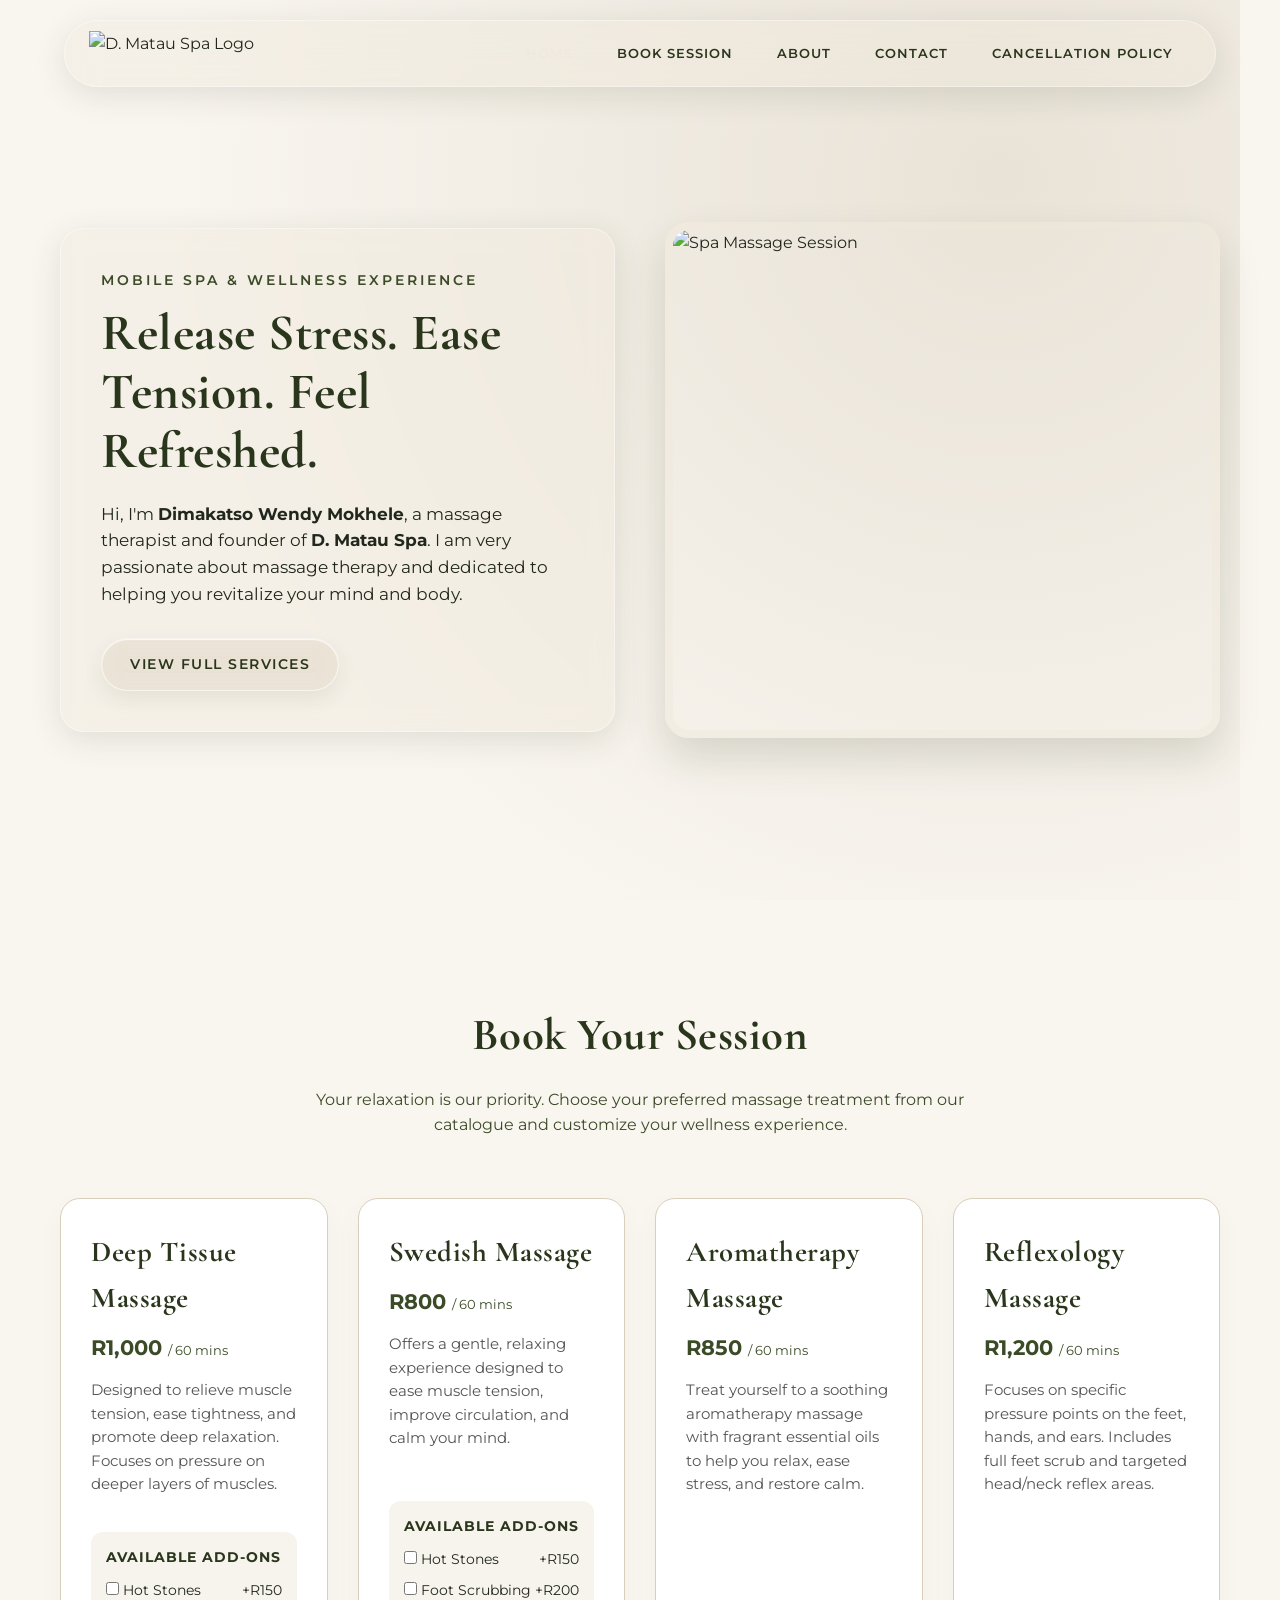
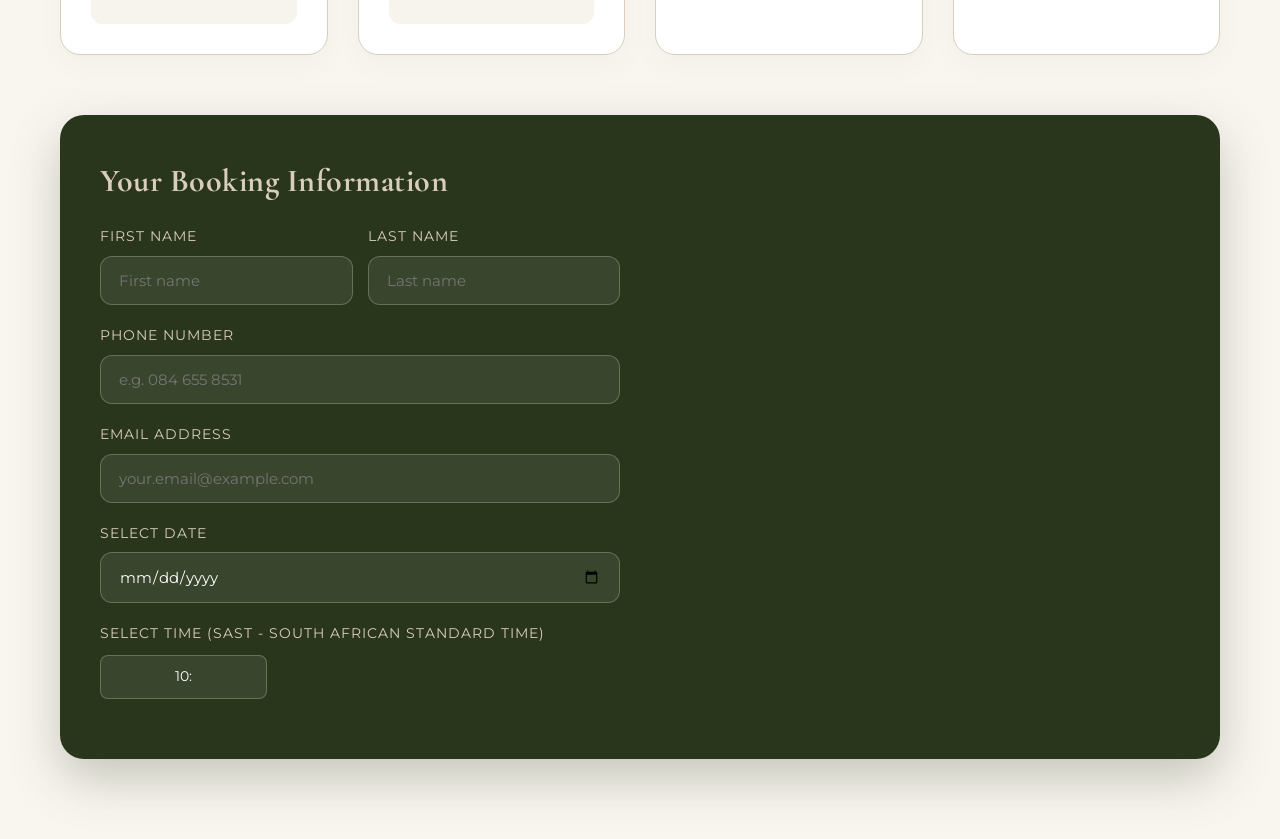
==== index.html @ 57df126c "Create index.html" ====
<!DOCTYPE html>
<html lang="en">
<head>
  <meta charset="UTF-8">
  <meta name="viewport" content="width=device-width, initial-scale=1.0">
  <title>D. Matau Spa | Mobile Massage Therapy & Wellness</title>
  <!-- Google Fonts -->
  <link rel="preconnect" href="https://fonts.googleapis.com">
  <link rel="preconnect" href="https://fonts.gstatic.com" crossorigin>
  <link href="https://fonts.googleapis.com/css2?family=Cormorant+Garamond:ital,wght@0,400;0,500;0,600;0,700;1,400&family=Montserrat:wght@300;400;500;600;700&display=swap" rel="stylesheet">
  <style>
    :root {
      /* Palette: Olive Green & Soft Warm Beige */
      --olive-dark: #2A361C;
      --olive-main: #3C4B27;
      --olive-light: #526338;
      --beige-dark: #C4B59D;
      --beige-main: #D9CEBC;
      --beige-light: #EFE8DC;
      --beige-soft: #F9F6F0;
      
      --text-dark: #22271D;
      --text-light: #F9F6F0;
      --gold-accent: #D4AF37;
      --gold-light: #F3E5AB;

      /* Liquid Glass FX */
      --glass-bg: rgba(239, 232, 220, 0.45);
      --glass-border: rgba(255, 255, 255, 0.4);
      --glass-shadow: 0 8px 32px 0 rgba(42, 54, 28, 0.12);
      
      --glass-dark-bg: rgba(42, 54, 28, 0.75);
      --glass-dark-border: rgba(212, 175, 55, 0.25);
    }

    * {
      box-sizing: border-box;
      margin: 0;
      padding: 0;
      scroll-behavior: smooth;
    }

    body {
      font-family: 'Montserrat', sans-serif;
      background-color: var(--beige-soft);
      color: var(--text-dark);
      line-height: 1.6;
      overflow-x: hidden;
    }

    h1, h2, h3, h4, .brand-font {
      font-family: 'Cormorant Garamond', serif;
      letter-spacing: 0.5px;
    }

    /* LIQUID GLASS BUTTONS */
    .btn-liquid {
      display: inline-flex;
      align-items: center;
      justify-content: center;
      padding: 14px 28px;
      font-family: 'Montserrat', sans-serif;
      font-size: 0.9rem;
      font-weight: 600;
      text-transform: uppercase;
      letter-spacing: 1.5px;
      color: var(--olive-dark);
      background: rgba(217, 206, 188, 0.35);
      backdrop-filter: blur(12px);
      -webkit-backdrop-filter: blur(12px);
      border: 1px solid rgba(255, 255, 255, 0.6);
      border-radius: 50px;
      box-shadow: 0 8px 20px rgba(42, 54, 28, 0.08), inset 0 1px 1px rgba(255, 255, 255, 0.8);
      cursor: pointer;
      text-decoration: none;
      transition: all 0.4s cubic-bezier(0.25, 0.8, 0.25, 1);
      position: relative;
      overflow: hidden;
    }

    .btn-liquid::before {
      content: '';
      position: absolute;
      top: -50%;
      left: -50%;
      width: 200%;
      height: 200%;
      background: radial-gradient(circle, rgba(255,255,255,0.6) 0%, rgba(255,255,255,0) 70%);
      transform: scale(0);
      transition: transform 0.6s ease-out;
      pointer-events: none;
    }

    .btn-liquid:hover {
      background: rgba(60, 75, 39, 0.9);
      color: var(--beige-soft);
      border-color: var(--gold-accent);
      transform: translateY(-3px);
      box-shadow: 0 12px 28px rgba(42, 54, 28, 0.2), 0 0 15px rgba(212, 175, 55, 0.3);
    }

    .btn-liquid:hover::before {
      transform: scale(1);
    }

    .btn-liquid-dark {
      background: rgba(42, 54, 28, 0.85);
      color: var(--beige-main);
      border: 1px solid rgba(212, 175, 55, 0.4);
    }

    .btn-liquid-dark:hover {
      background: var(--beige-main);
      color: var(--olive-dark);
      border-color: var(--olive-dark);
    }

    /* NAVIGATION */
    header {
      position: fixed;
      top: 20px;
      left: 50%;
      transform: translateX(-50%);
      width: 90%;
      max-width: 1200px;
      z-index: 1000;
    }

    nav {
      background: var(--glass-bg);
      backdrop-filter: blur(16px);
      -webkit-backdrop-filter: blur(16px);
      border: 1px solid var(--glass-border);
      box-shadow: var(--glass-shadow);
      border-radius: 50px;
      padding: 10px 24px;
      display: flex;
      justify-content: space-between;
      align-items: center;
      position: relative;
    }

    .logo-container {
      display: flex;
      align-items: center;
    }

    .logo-img {
      height: 45px;
      width: auto;
      object-fit: contain;
    }

    .nav-links {
      display: flex;
      list-style: none;
      gap: 8px;
      position: relative;
    }

    /* Dynamic Liquid Glass Pill Indicator */
    .glass-pill {
      position: absolute;
      top: 0;
      left: 0;
      height: 100%;
      background: rgba(60, 75, 39, 0.85);
      border-radius: 30px;
      transition: all 0.4s cubic-bezier(0.23, 1, 0.32, 1);
      z-index: 1;
      box-shadow: 0 4px 12px rgba(42, 54, 28, 0.2);
    }

    .nav-links li a {
      text-decoration: none;
      color: var(--olive-dark);
      font-size: 0.82rem;
      font-weight: 600;
      text-transform: uppercase;
      letter-spacing: 1px;
      padding: 10px 18px;
      display: block;
      position: relative;
      z-index: 2;
      transition: color 0.3s ease;
    }

    .nav-links li.active a, .nav-links li a:hover {
      color: var(--beige-light);
    }

    /* LAYOUT SECTIONS */
    section {
      padding: 100px 20px 80px;
      max-width: 1200px;
      margin: 0 auto;
    }

    /* HERO SECTION */
    #home {
      min-height: 100vh;
      display: flex;
      align-items: center;
      justify-content: center;
      padding-top: 140px;
      background: radial-gradient(circle at 80% 20%, rgba(196, 181, 157, 0.3) 0%, rgba(249, 246, 240, 1) 70%);
    }

    .hero-grid {
      display: grid;
      grid-template-columns: 1fr 1fr;
      gap: 50px;
      align-items: center;
    }

    .hero-card {
      background: var(--glass-bg);
      backdrop-filter: blur(12px);
      -webkit-backdrop-filter: blur(12px);
      border: 1px solid var(--glass-border);
      border-radius: 24px;
      padding: 40px;
      box-shadow: var(--glass-shadow);
    }

    .hero-subtitle {
      font-size: 0.9rem;
      text-transform: uppercase;
      letter-spacing: 3px;
      color: var(--olive-main);
      font-weight: 600;
      margin-bottom: 12px;
    }

    .hero-title {
      font-size: 3.2rem;
      color: var(--olive-dark);
      line-height: 1.15;
      margin-bottom: 20px;
    }

    .hero-text {
      font-size: 1.05rem;
      color: var(--text-dark);
      margin-bottom: 30px;
    }

    .hero-img-box {
      position: relative;
      border-radius: 24px;
      overflow: hidden;
      box-shadow: 0 20px 40px rgba(42, 54, 28, 0.15);
      border: 8px solid var(--glass-bg);
    }

    .hero-img-box img {
      width: 100%;
      height: 500px;
      object-fit: cover;
      display: block;
      transition: transform 0.7s ease;
    }

    .hero-img-box:hover img {
      transform: scale(1.03);
    }

    /* BOOKING & SERVICES */
    .section-header {
      text-align: center;
      max-width: 700px;
      margin: 0 auto 60px;
    }

    .section-title {
      font-size: 2.8rem;
      color: var(--olive-dark);
      margin-bottom: 15px;
    }

    .section-desc {
      font-size: 1rem;
      color: var(--olive-main);
    }

    .services-grid {
      display: grid;
      grid-template-columns: repeat(auto-fit, minmax(260px, 1fr));
      gap: 30px;
      margin-bottom: 60px;
    }

    .service-card {
      background: white;
      border-radius: 20px;
      padding: 30px;
      border: 1px solid var(--beige-main);
      box-shadow: 0 10px 30px rgba(0,0,0,0.03);
      transition: all 0.3s ease;
      display: flex;
      flex-direction: column;
      justify-content: space-between;
      position: relative;
    }

    .service-card:hover {
      transform: translateY(-5px);
      box-shadow: 0 15px 35px rgba(42, 54, 28, 0.1);
      border-color: var(--olive-main);
    }

    .service-card.selected {
      border: 2px solid var(--olive-main);
      background: var(--beige-light);
    }

    .service-title {
      font-size: 1.8rem;
      color: var(--olive-dark);
      margin-bottom: 10px;
    }

    .service-price {
      font-size: 1.3rem;
      font-weight: 700;
      color: var(--olive-main);
      margin-bottom: 15px;
    }

    .service-desc {
      font-size: 0.92rem;
      color: #555;
      margin-bottom: 20px;
    }

    .addon-group {
      background: rgba(239, 232, 220, 0.5);
      padding: 15px;
      border-radius: 12px;
      margin-top: 15px;
    }

    .addon-title {
      font-size: 0.85rem;
      font-weight: 700;
      text-transform: uppercase;
      letter-spacing: 1px;
      color: var(--olive-dark);
      margin-bottom: 10px;
    }

    .addon-option {
      display: flex;
      align-items: center;
      justify-content: space-between;
      font-size: 0.88rem;
      margin-bottom: 8px;
      cursor: pointer;
    }

    .addon-option input {
      accent-color: var(--olive-dark);
    }

    /* INTERACTIVE BOOKING CONTAINER */
    .booking-wrapper {
      background: var(--olive-dark);
      color: var(--beige-light);
      border-radius: 24px;
      padding: 40px;
      box-shadow: 0 20px 50px rgba(42, 54, 28, 0.25);
    }

    .booking-grid {
      display: grid;
      grid-template-columns: 1fr 1fr;
      gap: 40px;
    }

    .booking-form .form-group {
      margin-bottom: 20px;
    }

    .booking-form label {
      display: block;
      font-size: 0.85rem;
      text-transform: uppercase;
      letter-spacing: 1px;
      margin-bottom: 8px;
      color: var(--beige-main);
    }

    .booking-form input, .booking-form select, .booking-form textarea {
      width: 100%;
      padding: 14px 18px;
      background: rgba(255, 255, 255, 0.08);
      border: 1px solid rgba(217, 206, 188, 0.3);
      border-radius: 12px;
      color: white;
      font-family: inherit;
      font-size: 0.95rem;
      outline: none;
      transition: border-color 0.3s ease;
    }

    .booking-form input:focus, .booking-form select:focus, .booking-form textarea:focus {
      border-color: var(--gold-accent);
      background: rgba(255, 255, 255, 0.12);
    }

    .booking-form select option {
      background: var(--olive-dark);
      color: white;
    }

    .time-slots {
      display: grid;
      grid-template-columns: repeat(3, 1fr);
      gap: 10px;
      margin-top: 10px;
    }

    .time-btn {
      padding: 10px;
      background: rgba(255, 255, 255, 0.08);
      border: 1px solid rgba(217, 206, 188, 0.3);
      border-radius: 8px;
      color: white;
      font-size: 0.85rem;
      cursor: pointer;
      text-align: center;
      transition: all 0.3s ease;
    }

    .time-btn:hover, .time-btn.selected {
      background: var(--gold-accent);
      color: var(--olive-dark);
      border-color: var(--gold-accent);
      font-weight: 600;
    }

    .summary-box {
      background: rgba(255, 255, 255, 0.05);
      border: 1px solid rgba(217, 206, 188, 0.2);
      border-radius: 16px;
      padding: 25px;
      display: flex;
      flex-direction: column;
      justify-content: space-between;
    }

    .summary-title {
      font-size: 1.8rem;
      color: var(--beige-main);
      border-bottom: 1px solid rgba(217, 206, 188, 0.2);
      padding-bottom: 12px;
      margin-bottom: 20px;
    }

    .summary-item {
      display: flex;
      justify-content: space-between;
      margin-bottom: 12px;
      font-size: 0.95rem;
    }

    .summary-total {
      font-size: 1.4rem;
      font-weight: 700;
      color: var(--gold-accent);
      border-top: 1px dashed rgba(217, 206, 188, 0.3);
      padding-top: 15px;
      margin-top: 15px;
    }

    .checkbox-group {
      display: flex;
      align-items: flex-start;
      gap: 10px;
      margin: 20px 0;
      font-size: 0.82rem;
      color: var(--beige-main);
    }

    .checkbox-group input {
      width: auto;
      margin-top: 3px;
      accent-color: var(--gold-accent);
    }

    /* ABOUT SECTION */
    #about {
      background: var(--beige-light);
      border-radius: 30px;
      margin-top: 40px;
    }

    .about-grid {
      display: grid;
      grid-template-columns: 1fr 1fr;
      gap: 50px;
      align-items: center;
    }

    .about-text {
      font-size: 1.05rem;
      color: var(--text-dark);
    }

    .about-text p {
      margin-bottom: 20px;
    }

    /* POLICIES & CONTACT */
    .policy-card {
      background: white;
      border-radius: 16px;
      padding: 30px;
      margin-bottom: 20px;
      border-left: 4px solid var(--olive-main);
      box-shadow: 0 4px 15px rgba(0,0,0,0.02);
    }

    .policy-title {
      font-size: 1.4rem;
      color: var(--olive-dark);
      margin-bottom: 10px;
    }

    .contact-grid {
      display: grid;
      grid-template-columns: 1fr 1fr;
      gap: 40px;
    }

    .contact-info-card {
      background: var(--olive-dark);
      color: var(--beige-light);
      border-radius: 20px;
      padding: 40px;
    }

    .contact-info-card h3 {
      font-size: 2.2rem;
      color: var(--beige-main);
      margin-bottom: 20px;
    }

    .contact-detail {
      margin-bottom: 20px;
      font-size: 1rem;
    }

    .contact-detail strong {
      display: block;
      color: var(--gold-accent);
      text-transform: uppercase;
      font-size: 0.85rem;
      letter-spacing: 1px;
    }

    /* FOOTER */
    footer {
      background: var(--olive-dark);
      color: var(--beige-main);
      text-align: center;
      padding: 40px 20px;
      font-size: 0.85rem;
      border-top: 1px solid rgba(212, 175, 55, 0.2);
    }

    /* RESPONSIVE DESIGN */
    @media (max-width: 900px) {
      .hero-grid, .booking-grid, .about-grid, .contact-grid {
        grid-template-columns: 1fr;
      }
      .hero-title {
        font-size: 2.5rem;
      }
      nav {
        flex-direction: column;
        gap: 15px;
        border-radius: 25px;
      }
      .nav-links {
        flex-wrap: wrap;
        justify-content: center;
      }
      .glass-pill {
        display: none; /* Fallback for small screens */
      }
    }
  </style>
</head>
<body>

  <!-- FLOATING LIQUID GLASS NAVIGATION BAR -->
  <header>
    <nav>
      <div class="logo-container">
        <!-- Official Logo Image -->
        <img src="image_12.png" alt="D. Matau Spa Logo" class="logo-img">
      </div>
      <div class="glass-pill" id="glassPill"></div>
      <ul class="nav-links" id="navLinks">
        <li class="active"><a href="#home">Home</a></li>
        <li><a href="#services">Book Session</a></li>
        <li><a href="#about">About</a></li>
        <li><a href="#contact">Contact</a></li>
        <li><a href="#cancellation">Cancellation Policy</a></li>
      </ul>
    </nav>
  </header>

  <!-- HOME / HERO SECTION -->
  <section id="home">
    <div class="hero-grid">
      <div class="hero-card">
        <div class="hero-subtitle">Mobile Spa & Wellness Experience</div>
        <h1 class="hero-title">Release Stress. Ease Tension. Feel Refreshed.</h1>
        <p class="hero-text">
          Hi, I'm <strong>Dimakatso Wendy Mokhele</strong>, a massage therapist and founder of <strong>D. Matau Spa</strong>. I am very passionate about massage therapy and dedicated to helping you revitalize your mind and body.
        </p>
        <a href="#services" class="btn-liquid">View Full Services</a>
      </div>
      <div class="hero-img-box">
        <!-- Founder / Hero Image Placeholder -->
        <img src="https://images.unsplash.com/photo-1544161515-4ab6ce6db874?auto=format&fit=crop&w=1000&q=80" alt="Spa Massage Session">
      </div>
    </div>
  </section>

  <!-- BOOKING & SERVICES SECTION -->
  <section id="services">
    <div class="section-header">
      <h2 class="section-title">Book Your Session</h2>
      <p class="section-desc">Your relaxation is our priority. Choose your preferred massage treatment from our catalogue and customize your wellness experience.</p>
    </div>

    <!-- TREATMENT CATALOGUE GRID -->
    <div class="services-grid">
      
      <!-- Deep Tissue -->
      <div class="service-card" onclick="selectService('Deep Tissue Massage', 1000, this)">
        <div>
          <h3 class="service-title">Deep Tissue Massage</h3>
          <div class="service-price">R1,000 <span style="font-size:0.8rem; font-weight:normal;">/ 60 mins</span></div>
          <p class="service-desc">Designed to relieve muscle tension, ease tightness, and promote deep relaxation. Focuses on pressure on deeper layers of muscles.</p>
        </div>
        <div class="addon-group" onclick="event.stopPropagation();">
          <div class="addon-title">Available Add-ons</div>
          <label class="addon-option">
            <span><input type="checkbox" onchange="toggleAddon('Hot Stones', 150, this)"> Hot Stones</span>
            <span>+R150</span>
          </label>
        </div>
      </div>

      <!-- Swedish Massage -->
      <div class="service-card" onclick="selectService('Swedish Massage', 800, this)">
        <div>
          <h3 class="service-title">Swedish Massage</h3>
          <div class="service-price">R800 <span style="font-size:0.8rem; font-weight:normal;">/ 60 mins</span></div>
          <p class="service-desc">Offers a gentle, relaxing experience designed to ease muscle tension, improve circulation, and calm your mind.</p>
        </div>
        <div class="addon-group" onclick="event.stopPropagation();">
          <div class="addon-title">Available Add-ons</div>
          <label class="addon-option">
            <span><input type="checkbox" onchange="toggleAddon('Hot Stones', 150, this)"> Hot Stones</span>
            <span>+R150</span>
          </label>
          <label class="addon-option">
            <span><input type="checkbox" onchange="toggleAddon('Foot Scrubbing', 200, this)"> Foot Scrubbing</span>
            <span>+R200</span>
          </label>
        </div>
      </div>

      <!-- Aromatherapy Massage -->
      <div class="service-card" onclick="selectService('Aromatherapy Massage', 850, this)">
        <div>
          <h3 class="service-title">Aromatherapy Massage</h3>
          <div class="service-price">R850 <span style="font-size:0.8rem; font-weight:normal;">/ 60 mins</span></div>
          <p class="service-desc">Treat yourself to a soothing aromatherapy massage with fragrant essential oils to help you relax, ease stress, and restore calm.</p>
        </div>
      </div>

      <!-- Reflexology Massage -->
      <div class="service-card" onclick="selectService('Reflexology Massage', 1200, this)">
        <div>
          <h3 class="service-title">Reflexology Massage</h3>
          <div class="service-price">R1,200 <span style="font-size:0.8rem; font-weight:normal;">/ 60 mins</span></div>
          <p class="service-desc">Focuses on specific pressure points on the feet, hands, and ears. Includes full feet scrub and targeted head/neck reflex areas.</p>
        </div>
      </div>

    </div>

    <!-- INTERACTIVE BOOKING FORM & SUMMARY -->
    <div class="booking-wrapper">
      <div class="booking-grid">
        <form class="booking-form" id="appointmentForm" onsubmit="handleBookingSubmit(event)">
          <h3 style="font-size: 2rem; color: var(--beige-main); margin-bottom: 20px;">Your Booking Information</h3>
          
          <div style="display: grid; grid-template-columns: 1fr 1fr; gap: 15px;">
            <div class="form-group">
              <label>First Name</label>
              <input type="text" id="firstName" required placeholder="First name">
            </div>
            <div class="form-group">
              <label>Last Name</label>
              <input type="text" id="lastName" required placeholder="Last name">
            </div>
          </div>

          <div class="form-group">
            <label>Phone Number</label>
            <input type="tel" id="phone" required placeholder="e.g. 084 655 8531">
          </div>

          <div class="form-group">
            <label>Email Address</label>
            <input type="email" id="email" required placeholder="your.email@example.com">
          </div>

          <div class="form-group">
            <label>Select Date</label>
            <input type="date" id="bookingDate" required onchange="updateSummary()">
          </div>

          <div class="form-group">
            <label>Select Time (SAST - South African Standard Time)</label>
            <div class="time-slots">
              <div class="time-btn" onclick="selectTime('10:00 AM', this)">10:
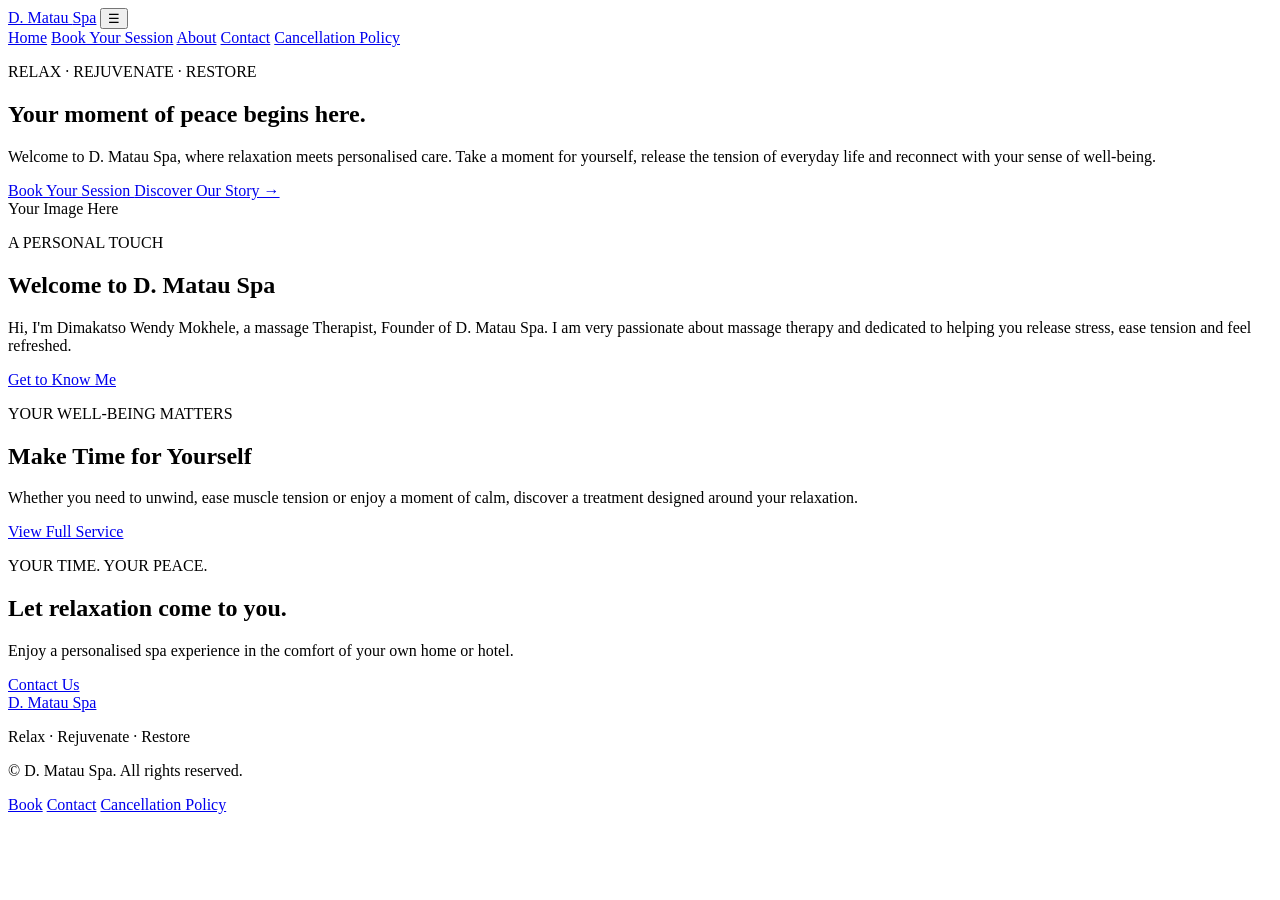
==== commit d84eab01: "Update index.html" ====
--- a/index.html
+++ b/index.html
@@ -1,734 +1,135 @@
 <!DOCTYPE html>
 <html lang="en">
 <head>
-  <meta charset="UTF-8">
-  <meta name="viewport" content="width=device-width, initial-scale=1.0">
-  <title>D. Matau Spa | Mobile Massage Therapy & Wellness</title>
-  <!-- Google Fonts -->
-  <link rel="preconnect" href="https://fonts.googleapis.com">
-  <link rel="preconnect" href="https://fonts.gstatic.com" crossorigin>
-  <link href="https://fonts.googleapis.com/css2?family=Cormorant+Garamond:ital,wght@0,400;0,500;0,600;0,700;1,400&family=Montserrat:wght@300;400;500;600;700&display=swap" rel="stylesheet">
-  <style>
-    :root {
-      /* Palette: Olive Green & Soft Warm Beige */
-      --olive-dark: #2A361C;
-      --olive-main: #3C4B27;
-      --olive-light: #526338;
-      --beige-dark: #C4B59D;
-      --beige-main: #D9CEBC;
-      --beige-light: #EFE8DC;
-      --beige-soft: #F9F6F0;
-      
-      --text-dark: #22271D;
-      --text-light: #F9F6F0;
-      --gold-accent: #D4AF37;
-      --gold-light: #F3E5AB;
+    <meta charset="UTF-8">
+    <meta name="viewport" content="width=device-width, initial-scale=1.0">
 
-      /* Liquid Glass FX */
-      --glass-bg: rgba(239, 232, 220, 0.45);
-      --glass-border: rgba(255, 255, 255, 0.4);
-      --glass-shadow: 0 8px 32px 0 rgba(42, 54, 28, 0.12);
-      
-      --glass-dark-bg: rgba(42, 54, 28, 0.75);
-      --glass-dark-border: rgba(212, 175, 55, 0.25);
-    }
+    <title>D. Matau Spa | Relax, Rejuvenate, Restore</title>
 
-    * {
-      box-sizing: border-box;
-      margin: 0;
-      padding: 0;
-      scroll-behavior: smooth;
-    }
+    <meta name="description"
+          content="Discover D. Matau Spa, offering personalised mobile massage experiences designed to help you relax, rejuvenate and restore.">
 
-    body {
-      font-family: 'Montserrat', sans-serif;
-      background-color: var(--beige-soft);
-      color: var(--text-dark);
-      line-height: 1.6;
-      overflow-x: hidden;
-    }
+    <link rel="stylesheet" href="style.css">
+    <script src="script.js" defer></script>
+</head>
 
-    h1, h2, h3, h4, .brand-font {
-      font-family: 'Cormorant Garamond', serif;
-      letter-spacing: 0.5px;
-    }
-
-    /* LIQUID GLASS BUTTONS */
-    .btn-liquid {
-      display: inline-flex;
-      align-items: center;
-      justify-content: center;
-      padding: 14px 28px;
-      font-family: 'Montserrat', sans-serif;
-      font-size: 0.9rem;
-      font-weight: 600;
-      text-transform: uppercase;
-      letter-spacing: 1.5px;
-      color: var(--olive-dark);
-      background: rgba(217, 206, 188, 0.35);
-      backdrop-filter: blur(12px);
-      -webkit-backdrop-filter: blur(12px);
-      border: 1px solid rgba(255, 255, 255, 0.6);
-      border-radius: 50px;
-      box-shadow: 0 8px 20px rgba(42, 54, 28, 0.08), inset 0 1px 1px rgba(255, 255, 255, 0.8);
-      cursor: pointer;
-      text-decoration: none;
-      transition: all 0.4s cubic-bezier(0.25, 0.8, 0.25, 1);
-      position: relative;
-      overflow: hidden;
-    }
-
-    .btn-liquid::before {
-      content: '';
-      position: absolute;
-      top: -50%;
-      left: -50%;
-      width: 200%;
-      height: 200%;
-      background: radial-gradient(circle, rgba(255,255,255,0.6) 0%, rgba(255,255,255,0) 70%);
-      transform: scale(0);
-      transition: transform 0.6s ease-out;
-      pointer-events: none;
-    }
-
-    .btn-liquid:hover {
-      background: rgba(60, 75, 39, 0.9);
-      color: var(--beige-soft);
-      border-color: var(--gold-accent);
-      transform: translateY(-3px);
-      box-shadow: 0 12px 28px rgba(42, 54, 28, 0.2), 0 0 15px rgba(212, 175, 55, 0.3);
-    }
-
-    .btn-liquid:hover::before {
-      transform: scale(1);
-    }
-
-    .btn-liquid-dark {
-      background: rgba(42, 54, 28, 0.85);
-      color: var(--beige-main);
-      border: 1px solid rgba(212, 175, 55, 0.4);
-    }
-
-    .btn-liquid-dark:hover {
-      background: var(--beige-main);
-      color: var(--olive-dark);
-      border-color: var(--olive-dark);
-    }
-
-    /* NAVIGATION */
-    header {
-      position: fixed;
-      top: 20px;
-      left: 50%;
-      transform: translateX(-50%);
-      width: 90%;
-      max-width: 1200px;
-      z-index: 1000;
-    }
-
-    nav {
-      background: var(--glass-bg);
-      backdrop-filter: blur(16px);
-      -webkit-backdrop-filter: blur(16px);
-      border: 1px solid var(--glass-border);
-      box-shadow: var(--glass-shadow);
-      border-radius: 50px;
-      padding: 10px 24px;
-      display: flex;
-      justify-content: space-between;
-      align-items: center;
-      position: relative;
-    }
-
-    .logo-container {
-      display: flex;
-      align-items: center;
-    }
-
-    .logo-img {
-      height: 45px;
-      width: auto;
-      object-fit: contain;
-    }
-
-    .nav-links {
-      display: flex;
-      list-style: none;
-      gap: 8px;
-      position: relative;
-    }
-
-    /* Dynamic Liquid Glass Pill Indicator */
-    .glass-pill {
-      position: absolute;
-      top: 0;
-      left: 0;
-      height: 100%;
-      background: rgba(60, 75, 39, 0.85);
-      border-radius: 30px;
-      transition: all 0.4s cubic-bezier(0.23, 1, 0.32, 1);
-      z-index: 1;
-      box-shadow: 0 4px 12px rgba(42, 54, 28, 0.2);
-    }
-
-    .nav-links li a {
-      text-decoration: none;
-      color: var(--olive-dark);
-      font-size: 0.82rem;
-      font-weight: 600;
-      text-transform: uppercase;
-      letter-spacing: 1px;
-      padding: 10px 18px;
-      display: block;
-      position: relative;
-      z-index: 2;
-      transition: color 0.3s ease;
-    }
-
-    .nav-links li.active a, .nav-links li a:hover {
-      color: var(--beige-light);
-    }
-
-    /* LAYOUT SECTIONS */
-    section {
-      padding: 100px 20px 80px;
-      max-width: 1200px;
-      margin: 0 auto;
-    }
-
-    /* HERO SECTION */
-    #home {
-      min-height: 100vh;
-      display: flex;
-      align-items: center;
-      justify-content: center;
-      padding-top: 140px;
-      background: radial-gradient(circle at 80% 20%, rgba(196, 181, 157, 0.3) 0%, rgba(249, 246, 240, 1) 70%);
-    }
-
-    .hero-grid {
-      display: grid;
-      grid-template-columns: 1fr 1fr;
-      gap: 50px;
-      align-items: center;
-    }
-
-    .hero-card {
-      background: var(--glass-bg);
-      backdrop-filter: blur(12px);
-      -webkit-backdrop-filter: blur(12px);
-      border: 1px solid var(--glass-border);
-      border-radius: 24px;
-      padding: 40px;
-      box-shadow: var(--glass-shadow);
-    }
-
-    .hero-subtitle {
-      font-size: 0.9rem;
-      text-transform: uppercase;
-      letter-spacing: 3px;
-      color: var(--olive-main);
-      font-weight: 600;
-      margin-bottom: 12px;
-    }
-
-    .hero-title {
-      font-size: 3.2rem;
-      color: var(--olive-dark);
-      line-height: 1.15;
-      margin-bottom: 20px;
-    }
-
-    .hero-text {
-      font-size: 1.05rem;
-      color: var(--text-dark);
-      margin-bottom: 30px;
-    }
-
-    .hero-img-box {
-      position: relative;
-      border-radius: 24px;
-      overflow: hidden;
-      box-shadow: 0 20px 40px rgba(42, 54, 28, 0.15);
-      border: 8px solid var(--glass-bg);
-    }
-
-    .hero-img-box img {
-      width: 100%;
-      height: 500px;
-      object-fit: cover;
-      display: block;
-      transition: transform 0.7s ease;
-    }
-
-    .hero-img-box:hover img {
-      transform: scale(1.03);
-    }
-
-    /* BOOKING & SERVICES */
-    .section-header {
-      text-align: center;
-      max-width: 700px;
-      margin: 0 auto 60px;
-    }
-
-    .section-title {
-      font-size: 2.8rem;
-      color: var(--olive-dark);
-      margin-bottom: 15px;
-    }
-
-    .section-desc {
-      font-size: 1rem;
-      color: var(--olive-main);
-    }
-
-    .services-grid {
-      display: grid;
-      grid-template-columns: repeat(auto-fit, minmax(260px, 1fr));
-      gap: 30px;
-      margin-bottom: 60px;
-    }
-
-    .service-card {
-      background: white;
-      border-radius: 20px;
-      padding: 30px;
-      border: 1px solid var(--beige-main);
-      box-shadow: 0 10px 30px rgba(0,0,0,0.03);
-      transition: all 0.3s ease;
-      display: flex;
-      flex-direction: column;
-      justify-content: space-between;
-      position: relative;
-    }
-
-    .service-card:hover {
-      transform: translateY(-5px);
-      box-shadow: 0 15px 35px rgba(42, 54, 28, 0.1);
-      border-color: var(--olive-main);
-    }
-
-    .service-card.selected {
-      border: 2px solid var(--olive-main);
-      background: var(--beige-light);
-    }
-
-    .service-title {
-      font-size: 1.8rem;
-      color: var(--olive-dark);
-      margin-bottom: 10px;
-    }
-
-    .service-price {
-      font-size: 1.3rem;
-      font-weight: 700;
-      color: var(--olive-main);
-      margin-bottom: 15px;
-    }
-
-    .service-desc {
-      font-size: 0.92rem;
-      color: #555;
-      margin-bottom: 20px;
-    }
-
-    .addon-group {
-      background: rgba(239, 232, 220, 0.5);
-      padding: 15px;
-      border-radius: 12px;
-      margin-top: 15px;
-    }
-
-    .addon-title {
-      font-size: 0.85rem;
-      font-weight: 700;
-      text-transform: uppercase;
-      letter-spacing: 1px;
-      color: var(--olive-dark);
-      margin-bottom: 10px;
-    }
-
-    .addon-option {
-      display: flex;
-      align-items: center;
-      justify-content: space-between;
-      font-size: 0.88rem;
-      margin-bottom: 8px;
-      cursor: pointer;
-    }
-
-    .addon-option input {
-      accent-color: var(--olive-dark);
-    }
-
-    /* INTERACTIVE BOOKING CONTAINER */
-    .booking-wrapper {
-      background: var(--olive-dark);
-      color: var(--beige-light);
-      border-radius: 24px;
-      padding: 40px;
-      box-shadow: 0 20px 50px rgba(42, 54, 28, 0.25);
-    }
-
-    .booking-grid {
-      display: grid;
-      grid-template-columns: 1fr 1fr;
-      gap: 40px;
-    }
-
-    .booking-form .form-group {
-      margin-bottom: 20px;
-    }
-
-    .booking-form label {
-      display: block;
-      font-size: 0.85rem;
-      text-transform: uppercase;
-      letter-spacing: 1px;
-      margin-bottom: 8px;
-      color: var(--beige-main);
-    }
-
-    .booking-form input, .booking-form select, .booking-form textarea {
-      width: 100%;
-      padding: 14px 18px;
-      background: rgba(255, 255, 255, 0.08);
-      border: 1px solid rgba(217, 206, 188, 0.3);
-      border-radius: 12px;
-      color: white;
-      font-family: inherit;
-      font-size: 0.95rem;
-      outline: none;
-      transition: border-color 0.3s ease;
-    }
-
-    .booking-form input:focus, .booking-form select:focus, .booking-form textarea:focus {
-      border-color: var(--gold-accent);
-      background: rgba(255, 255, 255, 0.12);
-    }
-
-    .booking-form select option {
-      background: var(--olive-dark);
-      color: white;
-    }
-
-    .time-slots {
-      display: grid;
-      grid-template-columns: repeat(3, 1fr);
-      gap: 10px;
-      margin-top: 10px;
-    }
-
-    .time-btn {
-      padding: 10px;
-      background: rgba(255, 255, 255, 0.08);
-      border: 1px solid rgba(217, 206, 188, 0.3);
-      border-radius: 8px;
-      color: white;
-      font-size: 0.85rem;
-      cursor: pointer;
-      text-align: center;
-      transition: all 0.3s ease;
-    }
-
-    .time-btn:hover, .time-btn.selected {
-      background: var(--gold-accent);
-      color: var(--olive-dark);
-      border-color: var(--gold-accent);
-      font-weight: 600;
-    }
-
-    .summary-box {
-      background: rgba(255, 255, 255, 0.05);
-      border: 1px solid rgba(217, 206, 188, 0.2);
-      border-radius: 16px;
-      padding: 25px;
-      display: flex;
-      flex-direction: column;
-      justify-content: space-between;
-    }
-
-    .summary-title {
-      font-size: 1.8rem;
-      color: var(--beige-main);
-      border-bottom: 1px solid rgba(217, 206, 188, 0.2);
-      padding-bottom: 12px;
-      margin-bottom: 20px;
-    }
-
-    .summary-item {
-      display: flex;
-      justify-content: space-between;
-      margin-bottom: 12px;
-      font-size: 0.95rem;
-    }
-
-    .summary-total {
-      font-size: 1.4rem;
-      font-weight: 700;
-      color: var(--gold-accent);
-      border-top: 1px dashed rgba(217, 206, 188, 0.3);
-      padding-top: 15px;
-      margin-top: 15px;
-    }
-
-    .checkbox-group {
-      display: flex;
-      align-items: flex-start;
-      gap: 10px;
-      margin: 20px 0;
-      font-size: 0.82rem;
-      color: var(--beige-main);
-    }
-
-    .checkbox-group input {
-      width: auto;
-      margin-top: 3px;
-      accent-color: var(--gold-accent);
-    }
-
-    /* ABOUT SECTION */
-    #about {
-      background: var(--beige-light);
-      border-radius: 30px;
-      margin-top: 40px;
-    }
-
-    .about-grid {
-      display: grid;
-      grid-template-columns: 1fr 1fr;
-      gap: 50px;
-      align-items: center;
-    }
-
-    .about-text {
-      font-size: 1.05rem;
-      color: var(--text-dark);
-    }
-
-    .about-text p {
-      margin-bottom: 20px;
-    }
-
-    /* POLICIES & CONTACT */
-    .policy-card {
-      background: white;
-      border-radius: 16px;
-      padding: 30px;
-      margin-bottom: 20px;
-      border-left: 4px solid var(--olive-main);
-      box-shadow: 0 4px 15px rgba(0,0,0,0.02);
-    }
-
-    .policy-title {
-      font-size: 1.4rem;
-      color: var(--olive-dark);
-      margin-bottom: 10px;
-    }
-
-    .contact-grid {
-      display: grid;
-      grid-template-columns: 1fr 1fr;
-      gap: 40px;
-    }
-
-    .contact-info-card {
-      background: var(--olive-dark);
-      color: var(--beige-light);
-      border-radius: 20px;
-      padding: 40px;
-    }
-
-    .contact-info-card h3 {
-      font-size: 2.2rem;
-      color: var(--beige-main);
-      margin-bottom: 20px;
-    }
-
-    .contact-detail {
-      margin-bottom: 20px;
-      font-size: 1rem;
-    }
-
-    .contact-detail strong {
-      display: block;
-      color: var(--gold-accent);
-      text-transform: uppercase;
-      font-size: 0.85rem;
-      letter-spacing: 1px;
-    }
-
-    /* FOOTER */
-    footer {
-      background: var(--olive-dark);
-      color: var(--beige-main);
-      text-align: center;
-      padding: 40px 20px;
-      font-size: 0.85rem;
-      border-top: 1px solid rgba(212, 175, 55, 0.2);
-    }
-
-    /* RESPONSIVE DESIGN */
-    @media (max-width: 900px) {
-      .hero-grid, .booking-grid, .about-grid, .contact-grid {
-        grid-template-columns: 1fr;
-      }
-      .hero-title {
-        font-size: 2.5rem;
-      }
-      nav {
-        flex-direction: column;
-        gap: 15px;
-        border-radius: 25px;
-      }
-      .nav-links {
-        flex-wrap: wrap;
-        justify-content: center;
-      }
-      .glass-pill {
-        display: none; /* Fallback for small screens */
-      }
-    }
-  </style>
-</head>
 <body>
 
-  <!-- FLOATING LIQUID GLASS NAVIGATION BAR -->
-  <header>
-    <nav>
-      <div class="logo-container">
-        <!-- Official Logo Image -->
-        <img src="image_12.png" alt="D. Matau Spa Logo" class="logo-img">
-      </div>
-      <div class="glass-pill" id="glassPill"></div>
-      <ul class="nav-links" id="navLinks">
-        <li class="active"><a href="#home">Home</a></li>
-        <li><a href="#services">Book Session</a></li>
-        <li><a href="#about">About</a></li>
-        <li><a href="#contact">Contact</a></li>
-        <li><a href="#cancellation">Cancellation Policy</a></li>
-      </ul>
+<header class="site-header">
+    <a href="index.html" class="logo">D. Matau <span>Spa</span></a>
+
+    <button class="menu-toggle"
+            aria-label="Toggle navigation"
+            aria-expanded="false">
+        ☰
+    </button>
+
+    <nav class="navigation">
+        <a href="index.html" class="active">Home</a>
+        <a href="booking.html">Book Your Session</a>
+        <a href="about.html">About</a>
+        <a href="contact.html">Contact</a>
+        <a href="cancellation.html">Cancellation Policy</a>
     </nav>
-  </header>
+</header>
 
-  <!-- HOME / HERO SECTION -->
-  <section id="home">
-    <div class="hero-grid">
-      <div class="hero-card">
-        <div class="hero-subtitle">Mobile Spa & Wellness Experience</div>
-        <h1 class="hero-title">Release Stress. Ease Tension. Feel Refreshed.</h1>
-        <p class="hero-text">
-          Hi, I'm <strong>Dimakatso Wendy Mokhele</strong>, a massage therapist and founder of <strong>D. Matau Spa</strong>. I am very passionate about massage therapy and dedicated to helping you revitalize your mind and body.
+<main>
+
+    <section class="hero">
+        <div class="hero-content">
+            <p class="eyebrow">RELAX · REJUVENATE · RESTORE</p>
+
+            <h1>Your moment of peace begins here.</h1>
+
+            <p class="hero-description">
+                Welcome to D. Matau Spa, where relaxation meets
+                personalised care. Take a moment for yourself,
+                release the tension of everyday life and reconnect
+                with your sense of well-being.
+            </p>
+
+            <div class="button-group">
+                <a href="booking.html" class="glass-button">
+                    Book Your Session
+                </a>
+
+                <a href="about.html" class="text-link">
+                    Discover Our Story →
+                </a>
+            </div>
+        </div>
+
+        <div class="hero-image image-placeholder">
+            <!-- ADD DIMAKATSO'S IMAGE HERE LATER -->
+            <span>Your Image Here</span>
+        </div>
+    </section>
+
+    <section class="welcome section-padding">
+        <p class="eyebrow">A PERSONAL TOUCH</p>
+
+        <h2>Welcome to D. Matau Spa</h2>
+
+        <div class="welcome-text">
+            <p>
+                Hi, I'm Dimakatso Wendy Mokhele, a massage Therapist,
+                Founder of D. Matau Spa. I am very passionate about
+                massage therapy and dedicated to helping you release
+                stress, ease tension and feel refreshed.
+            </p>
+        </div>
+
+        <a href="about.html" class="glass-button">
+            Get to Know Me
+        </a>
+    </section>
+
+    <section class="services-preview section-padding">
+        <p class="eyebrow">YOUR WELL-BEING MATTERS</p>
+
+        <h2>Make Time for Yourself</h2>
+
+        <p>
+            Whether you need to unwind, ease muscle tension or enjoy
+            a moment of calm, discover a treatment designed around
+            your relaxation.
         </p>
-        <a href="#services" class="btn-liquid">View Full Services</a>
-      </div>
-      <div class="hero-img-box">
-        <!-- Founder / Hero Image Placeholder -->
-        <img src="https://images.unsplash.com/photo-1544161515-4ab6ce6db874?auto=format&fit=crop&w=1000&q=80" alt="Spa Massage Session">
-      </div>
+
+        <a href="booking.html" class="glass-button">
+            View Full Service
+        </a>
+    </section>
+
+    <section class="closing-banner">
+        <p class="eyebrow">YOUR TIME. YOUR PEACE.</p>
+
+        <h2>Let relaxation come to you.</h2>
+
+        <p>
+            Enjoy a personalised spa experience in the comfort
+            of your own home or hotel.
+        </p>
+
+        <a href="contact.html" class="glass-button">
+            Contact Us
+        </a>
+    </section>
+
+</main>
+
+<footer class="site-footer">
+    <a href="index.html" class="footer-logo">D. Matau Spa</a>
+
+    <p>Relax · Rejuvenate · Restore</p>
+
+    <p>© <span class="current-year"></span> D. Matau Spa. All rights reserved.</p>
+
+    <div class="footer-links">
+        <a href="booking.html">Book</a>
+        <a href="contact.html">Contact</a>
+        <a href="cancellation.html">Cancellation Policy</a>
     </div>
-  </section>
+</footer>
 
-  <!-- BOOKING & SERVICES SECTION -->
-  <section id="services">
-    <div class="section-header">
-      <h2 class="section-title">Book Your Session</h2>
-      <p class="section-desc">Your relaxation is our priority. Choose your preferred massage treatment from our catalogue and customize your wellness experience.</p>
-    </div>
-
-    <!-- TREATMENT CATALOGUE GRID -->
-    <div class="services-grid">
-      
-      <!-- Deep Tissue -->
-      <div class="service-card" onclick="selectService('Deep Tissue Massage', 1000, this)">
-        <div>
-          <h3 class="service-title">Deep Tissue Massage</h3>
-          <div class="service-price">R1,000 <span style="font-size:0.8rem; font-weight:normal;">/ 60 mins</span></div>
-          <p class="service-desc">Designed to relieve muscle tension, ease tightness, and promote deep relaxation. Focuses on pressure on deeper layers of muscles.</p>
-        </div>
-        <div class="addon-group" onclick="event.stopPropagation();">
-          <div class="addon-title">Available Add-ons</div>
-          <label class="addon-option">
-            <span><input type="checkbox" onchange="toggleAddon('Hot Stones', 150, this)"> Hot Stones</span>
-            <span>+R150</span>
-          </label>
-        </div>
-      </div>
-
-      <!-- Swedish Massage -->
-      <div class="service-card" onclick="selectService('Swedish Massage', 800, this)">
-        <div>
-          <h3 class="service-title">Swedish Massage</h3>
-          <div class="service-price">R800 <span style="font-size:0.8rem; font-weight:normal;">/ 60 mins</span></div>
-          <p class="service-desc">Offers a gentle, relaxing experience designed to ease muscle tension, improve circulation, and calm your mind.</p>
-        </div>
-        <div class="addon-group" onclick="event.stopPropagation();">
-          <div class="addon-title">Available Add-ons</div>
-          <label class="addon-option">
-            <span><input type="checkbox" onchange="toggleAddon('Hot Stones', 150, this)"> Hot Stones</span>
-            <span>+R150</span>
-          </label>
-          <label class="addon-option">
-            <span><input type="checkbox" onchange="toggleAddon('Foot Scrubbing', 200, this)"> Foot Scrubbing</span>
-            <span>+R200</span>
-          </label>
-        </div>
-      </div>
-
-      <!-- Aromatherapy Massage -->
-      <div class="service-card" onclick="selectService('Aromatherapy Massage', 850, this)">
-        <div>
-          <h3 class="service-title">Aromatherapy Massage</h3>
-          <div class="service-price">R850 <span style="font-size:0.8rem; font-weight:normal;">/ 60 mins</span></div>
-          <p class="service-desc">Treat yourself to a soothing aromatherapy massage with fragrant essential oils to help you relax, ease stress, and restore calm.</p>
-        </div>
-      </div>
-
-      <!-- Reflexology Massage -->
-      <div class="service-card" onclick="selectService('Reflexology Massage', 1200, this)">
-        <div>
-          <h3 class="service-title">Reflexology Massage</h3>
-          <div class="service-price">R1,200 <span style="font-size:0.8rem; font-weight:normal;">/ 60 mins</span></div>
-          <p class="service-desc">Focuses on specific pressure points on the feet, hands, and ears. Includes full feet scrub and targeted head/neck reflex areas.</p>
-        </div>
-      </div>
-
-    </div>
-
-    <!-- INTERACTIVE BOOKING FORM & SUMMARY -->
-    <div class="booking-wrapper">
-      <div class="booking-grid">
-        <form class="booking-form" id="appointmentForm" onsubmit="handleBookingSubmit(event)">
-          <h3 style="font-size: 2rem; color: var(--beige-main); margin-bottom: 20px;">Your Booking Information</h3>
-          
-          <div style="display: grid; grid-template-columns: 1fr 1fr; gap: 15px;">
-            <div class="form-group">
-              <label>First Name</label>
-              <input type="text" id="firstName" required placeholder="First name">
-            </div>
-            <div class="form-group">
-              <label>Last Name</label>
-              <input type="text" id="lastName" required placeholder="Last name">
-            </div>
-          </div>
-
-          <div class="form-group">
-            <label>Phone Number</label>
-            <input type="tel" id="phone" required placeholder="e.g. 084 655 8531">
-          </div>
-
-          <div class="form-group">
-            <label>Email Address</label>
-            <input type="email" id="email" required placeholder="your.email@example.com">
-          </div>
-
-          <div class="form-group">
-            <label>Select Date</label>
-            <input type="date" id="bookingDate" required onchange="updateSummary()">
-          </div>
-
-          <div class="form-group">
-            <label>Select Time (SAST - South African Standard Time)</label>
-            <div class="time-slots">
-              <div class="time-btn" onclick="selectTime('10:00 AM', this)">10:
+</body>
+</html>
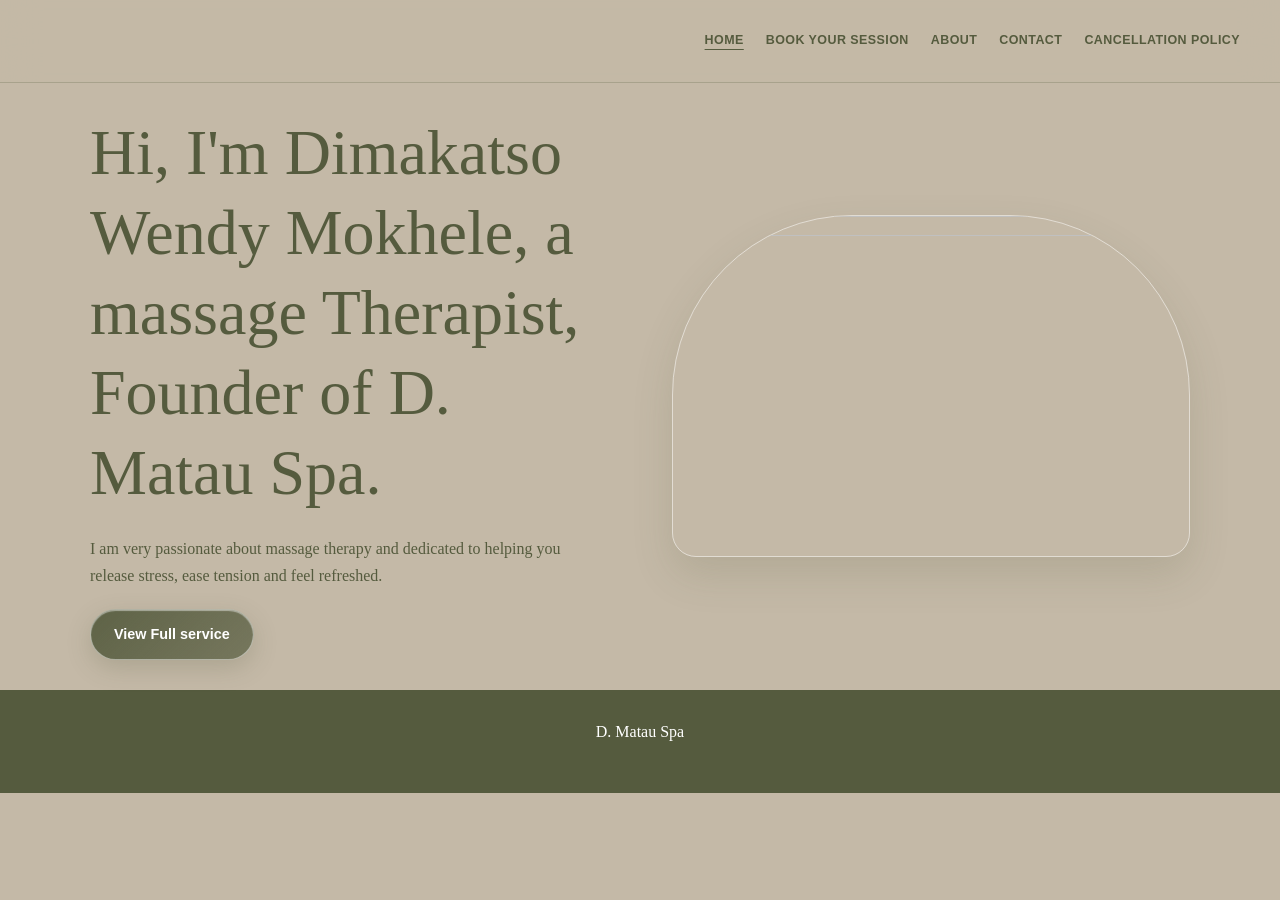
==== commit 45793c8a: "Update index.html" ====
--- a/index.html
+++ b/index.html
@@ -1,135 +1,57 @@
 <!DOCTYPE html>
 <html lang="en">
 <head>
-    <meta charset="UTF-8">
-    <meta name="viewport" content="width=device-width, initial-scale=1.0">
-
-    <title>D. Matau Spa | Relax, Rejuvenate, Restore</title>
-
-    <meta name="description"
-          content="Discover D. Matau Spa, offering personalised mobile massage experiences designed to help you relax, rejuvenate and restore.">
-
-    <link rel="stylesheet" href="style.css">
-    <script src="script.js" defer></script>
+  <meta charset="UTF-8">
+  <meta name="viewport" content="width=device-width, initial-scale=1.0">
+  <title>D. Matau Spa</title>
+  <link rel="stylesheet" href="style.css">
+  <script src="script.js" defer></script>
 </head>
-
 <body>
 
-<header class="site-header">
-    <a href="index.html" class="logo">D. Matau <span>Spa</span></a>
+  <header class="site-header">
+    <div class="nav-wrap">
+      <a class="brand" href="index.html" aria-label="D. Matau Spa">
+        <img src="images/logo.png" alt="">
+      </a>
 
-    <button class="menu-toggle"
-            aria-label="Toggle navigation"
-            aria-expanded="false">
+      <button class="nav-toggle" type="button"
+        aria-expanded="false" aria-label="Open navigation">
         ☰
-    </button>
+      </button>
 
-    <nav class="navigation">
-        <a href="index.html" class="active">Home</a>
-        <a href="booking.html">Book Your Session</a>
-        <a href="about.html">About</a>
-        <a href="contact.html">Contact</a>
-        <a href="cancellation.html">Cancellation Policy</a>
-    </nav>
-</header>
+      <nav class="site-nav" aria-label="Main navigation">
+        <a href="index.html" aria-current="page">HOME</a>
+        <a href="booking.html">BOOK YOUR SESSION</a>
+        <a href="about.html">ABOUT</a>
+        <a href="contact.html">CONTACT</a>
+        <a href="cancellation.html">CANCELLATION POLICY</a>
+      </nav>
+    </div>
+  </header>
 
-<main>
-
-    <section class="hero">
-        <div class="hero-content">
-            <p class="eyebrow">RELAX · REJUVENATE · RESTORE</p>
-
-            <h1>Your moment of peace begins here.</h1>
-
-            <p class="hero-description">
-                Welcome to D. Matau Spa, where relaxation meets
-                personalised care. Take a moment for yourself,
-                release the tension of everyday life and reconnect
-                with your sense of well-being.
-            </p>
-
-            <div class="button-group">
-                <a href="booking.html" class="glass-button">
-                    Book Your Session
-                </a>
-
-                <a href="about.html" class="text-link">
-                    Discover Our Story →
-                </a>
-            </div>
-        </div>
-
-        <div class="hero-image image-placeholder">
-            <!-- ADD DIMAKATSO'S IMAGE HERE LATER -->
-            <span>Your Image Here</span>
-        </div>
-    </section>
-
-    <section class="welcome section-padding">
-        <p class="eyebrow">A PERSONAL TOUCH</p>
-
-        <h2>Welcome to D. Matau Spa</h2>
-
-        <div class="welcome-text">
-            <p>
-                Hi, I'm Dimakatso Wendy Mokhele, a massage Therapist,
-                Founder of D. Matau Spa. I am very passionate about
-                massage therapy and dedicated to helping you release
-                stress, ease tension and feel refreshed.
-            </p>
-        </div>
-
-        <a href="about.html" class="glass-button">
-            Get to Know Me
-        </a>
-    </section>
-
-    <section class="services-preview section-padding">
-        <p class="eyebrow">YOUR WELL-BEING MATTERS</p>
-
-        <h2>Make Time for Yourself</h2>
+  <main>
+    <section class="container hero">
+      <div class="hero-copy">
+        <h1>Hi, I'm Dimakatso Wendy Mokhele, a massage Therapist, Founder of D. Matau Spa.</h1>
 
         <p>
-            Whether you need to unwind, ease muscle tension or enjoy
-            a moment of calm, discover a treatment designed around
-            your relaxation.
+          I am very passionate about massage therapy and dedicated to
+          helping you release stress, ease tension and feel refreshed.
         </p>
 
-        <a href="booking.html" class="glass-button">
-            View Full Service
-        </a>
+        <a class="btn" href="booking.html">View Full service</a>
+      </div>
+
+      <div class="hero-image">
+        <img src="images/dimakatso.jpg" alt="">
+      </div>
     </section>
+  </main>
 
-    <section class="closing-banner">
-        <p class="eyebrow">YOUR TIME. YOUR PEACE.</p>
-
-        <h2>Let relaxation come to you.</h2>
-
-        <p>
-            Enjoy a personalised spa experience in the comfort
-            of your own home or hotel.
-        </p>
-
-        <a href="contact.html" class="glass-button">
-            Contact Us
-        </a>
-    </section>
-
-</main>
-
-<footer class="site-footer">
-    <a href="index.html" class="footer-logo">D. Matau Spa</a>
-
-    <p>Relax · Rejuvenate · Restore</p>
-
-    <p>© <span class="current-year"></span> D. Matau Spa. All rights reserved.</p>
-
-    <div class="footer-links">
-        <a href="booking.html">Book</a>
-        <a href="contact.html">Contact</a>
-        <a href="cancellation.html">Cancellation Policy</a>
-    </div>
-</footer>
+  <footer class="site-footer">
+    <p>D. Matau Spa</p>
+  </footer>
 
 </body>
 </html>
--- a/style.css
+++ b/style.css
@@ -0,0 +1,526 @@
+:root {
+  --olive: #555B3E;
+  --beige: #C4B9A7;
+  --white: #FFFFFF;
+  --glass: rgba(255, 255, 255, 0.18);
+  --glass-border: rgba(255, 255, 255, 0.48);
+}
+
+* {
+  box-sizing: border-box;
+}
+
+html {
+  scroll-behavior: smooth;
+}
+
+body {
+  margin: 0;
+  background: var(--beige);
+  color: var(--olive);
+  font-family: Georgia, "Times New Roman", serif;
+  line-height: 1.7;
+}
+
+img {
+  display: block;
+  max-width: 100%;
+}
+
+a {
+  color: inherit;
+}
+
+button,
+input,
+select,
+textarea {
+  font: inherit;
+}
+
+.site-header {
+  position: sticky;
+  top: 0;
+  z-index: 100;
+  background: rgba(196, 185, 167, 0.92);
+  border-bottom: 1px solid rgba(85, 91, 62, 0.25);
+  backdrop-filter: blur(18px);
+  -webkit-backdrop-filter: blur(18px);
+}
+
+.nav-wrap {
+  width: min(1200px, 94%);
+  min-height: 82px;
+  margin: auto;
+  display: flex;
+  justify-content: space-between;
+  align-items: center;
+  gap: 24px;
+}
+
+.brand img {
+  width: 76px;
+  max-height: 65px;
+  object-fit: contain;
+}
+
+.site-nav {
+  display: flex;
+  align-items: center;
+  justify-content: flex-end;
+  gap: 22px;
+}
+
+.site-nav a {
+  text-decoration: none;
+  font-family: Arial, sans-serif;
+  font-size: 0.78rem;
+  font-weight: bold;
+  letter-spacing: 0.035em;
+}
+
+.site-nav a:hover,
+.site-nav a[aria-current="page"] {
+  text-decoration: underline;
+  text-underline-offset: 5px;
+}
+
+.nav-toggle {
+  display: none;
+  color: var(--olive);
+  background: transparent;
+  border: 1px solid var(--olive);
+  border-radius: 12px;
+  padding: 8px 12px;
+  cursor: pointer;
+}
+
+.container {
+  width: min(1100px, 92%);
+  margin-inline: auto;
+}
+
+.section {
+  padding: clamp(42px, 7vw, 84px) 0;
+}
+
+h1,
+h2,
+h3 {
+  line-height: 1.25;
+  font-weight: 500;
+}
+
+h1 {
+  font-size: clamp(2.1rem, 5vw, 4.1rem);
+  margin: 0 0 22px;
+}
+
+h2 {
+  font-size: clamp(1.65rem, 3.5vw, 2.6rem);
+  margin-top: 0;
+}
+
+h3 {
+  font-size: 1.35rem;
+}
+
+p {
+  margin: 0 0 20px;
+}
+
+.hero {
+  min-height: 570px;
+  display: grid;
+  grid-template-columns: 1fr 1fr;
+  align-items: center;
+  gap: clamp(28px, 5vw, 70px);
+}
+
+.hero-copy {
+  padding-block: 30px;
+}
+
+.hero-image {
+  overflow: hidden;
+  border-radius: 180px 180px 24px 24px;
+  border: 1px solid rgba(255, 255, 255, 0.5);
+  box-shadow: 0 18px 40px rgba(85, 91, 62, 0.16);
+}
+
+.hero-image img,
+.photo-frame img {
+  width: 100%;
+  height: 100%;
+  min-height: 340px;
+  max-height: 620px;
+  object-fit: cover;
+}
+
+.photo-frame {
+  overflow: hidden;
+  border-radius: 150px 150px 20px 20px;
+  box-shadow: 0 18px 40px rgba(85, 91, 62, 0.16);
+}
+
+.image-placeholder {
+  min-height: 340px;
+  display: grid;
+  place-items: center;
+  padding: 20px;
+  background: var(--beige);
+  color: var(--olive);
+  text-align: center;
+}
+
+/* LIQUID GLASS BUTTONS */
+
+.btn {
+  display: inline-flex;
+  align-items: center;
+  justify-content: center;
+  gap: 8px;
+  min-height: 48px;
+  padding: 12px 23px;
+  border: 1px solid var(--glass-border);
+  border-radius: 999px;
+  color: var(--white);
+  background: linear-gradient(
+    135deg,
+    rgba(85, 91, 62, 0.92),
+    rgba(85, 91, 62, 0.70)
+  );
+  box-shadow:
+    0 8px 24px rgba(85, 91, 62, 0.22),
+    inset 0 1px 1px rgba(255, 255, 255, 0.45);
+  backdrop-filter: blur(18px);
+  -webkit-backdrop-filter: blur(18px);
+  text-decoration: none;
+  font-family: Arial, sans-serif;
+  font-size: 0.9rem;
+  font-weight: bold;
+  cursor: pointer;
+  transition: transform 0.2s ease, box-shadow 0.2s ease;
+}
+
+.btn:hover {
+  transform: translateY(-2px);
+  box-shadow:
+    0 12px 30px rgba(85, 91, 62, 0.3),
+    inset 0 1px 2px rgba(255, 255, 255, 0.55);
+}
+
+.btn-light {
+  color: var(--olive);
+  background: linear-gradient(
+    135deg,
+    rgba(255, 255, 255, 0.78),
+    rgba(196, 185, 167, 0.72)
+  );
+}
+
+/* CARDS */
+
+.card-grid {
+  display: grid;
+  grid-template-columns: repeat(2, minmax(0, 1fr));
+  gap: 24px;
+}
+
+.card {
+  padding: clamp(22px, 4vw, 34px);
+  border: 1px solid rgba(85, 91, 62, 0.24);
+  border-radius: 24px;
+  background: rgba(255, 255, 255, 0.3);
+  box-shadow: 0 12px 28px rgba(85, 91, 62, 0.1);
+}
+
+.card-price {
+  font-family: Arial, sans-serif;
+  font-weight: bold;
+  font-size: 1.05rem;
+}
+
+.section-heading {
+  max-width: 760px;
+  margin: 0 auto 34px;
+  text-align: center;
+}
+
+/* FORMS */
+
+.form-section {
+  margin-top: 24px;
+  padding: clamp(20px, 4vw, 34px);
+  border: 1px solid rgba(85, 91, 62, 0.25);
+  border-radius: 24px;
+  background: rgba(255, 255, 255, 0.3);
+}
+
+.form-grid {
+  display: grid;
+  grid-template-columns: repeat(2, minmax(0, 1fr));
+  gap: 18px;
+}
+
+.field {
+  display: flex;
+  flex-direction: column;
+  gap: 7px;
+}
+
+.field-full {
+  grid-column: 1 / -1;
+}
+
+label,
+legend {
+  font-family: Arial, sans-serif;
+  font-size: 0.9rem;
+  font-weight: bold;
+}
+
+input,
+select,
+textarea {
+  width: 100%;
+  min-height: 46px;
+  padding: 11px 13px;
+  border: 1px solid var(--olive);
+  border-radius: 12px;
+  color: var(--olive);
+  background: rgba(255, 255, 255, 0.72);
+}
+
+input[type="checkbox"] {
+  width: 19px;
+  min-height: 19px;
+  accent-color: var(--olive);
+}
+
+.check-row {
+  display: flex;
+  align-items: flex-start;
+  gap: 10px;
+  margin: 16px 0;
+}
+
+.check-row input {
+  flex: 0 0 19px;
+  margin-top: 5px;
+}
+
+.check-row label {
+  font-weight: normal;
+}
+
+.total-line {
+  display: flex;
+  justify-content: space-between;
+  gap: 16px;
+  padding-top: 16px;
+  margin: 20px 0;
+  border-top: 1px solid var(--olive);
+  font-size: 1.15rem;
+  font-weight: bold;
+}
+
+/* CALENDAR */
+
+.calendar {
+  padding: 18px;
+  margin-top: 15px;
+  border-radius: 20px;
+  background: rgba(255, 255, 255, 0.24);
+}
+
+.calendar-grid {
+  display: grid;
+  grid-template-columns: repeat(7, minmax(0, 1fr));
+  gap: 7px;
+}
+
+.calendar-day-name,
+.calendar-date {
+  min-height: 40px;
+  display: grid;
+  place-items: center;
+  border-radius: 10px;
+  font-family: Arial, sans-serif;
+  font-size: 0.86rem;
+}
+
+.calendar-day-name {
+  font-weight: bold;
+}
+
+.calendar-date {
+  padding: 4px;
+  border: 1px solid rgba(85, 91, 62, 0.28);
+  color: var(--olive);
+  background: rgba(255, 255, 255, 0.55);
+  cursor: pointer;
+}
+
+.calendar-date[aria-pressed="true"],
+.calendar-date:hover:not(:disabled) {
+  color: var(--white);
+  background: var(--olive);
+}
+
+.calendar-date:disabled {
+  opacity: 0.3;
+  cursor: not-allowed;
+}
+
+.calendar-date.empty {
+  border-color: transparent;
+  background: transparent;
+}
+
+.time-grid {
+  display: grid;
+  grid-template-columns: repeat(4, minmax(0, 1fr));
+  gap: 9px;
+  margin-top: 16px;
+}
+
+.time-option {
+  min-height: 42px;
+  padding: 8px;
+  border: 1px solid var(--olive);
+  border-radius: 12px;
+  color: var(--olive);
+  background: rgba(255, 255, 255, 0.5);
+  cursor: pointer;
+}
+
+.time-option[aria-pressed="true"] {
+  color: var(--white);
+  background: var(--olive);
+}
+
+.notice {
+  padding: 18px;
+  border-left: 4px solid var(--olive);
+  background: rgba(255, 255, 255, 0.28);
+}
+
+/* CONTACT AND POLICY */
+
+.two-column {
+  display: grid;
+  grid-template-columns: 1fr 1fr;
+  align-items: center;
+  gap: clamp(28px, 5vw, 64px);
+}
+
+.hours-list {
+  padding: 0;
+  list-style: none;
+}
+
+.hours-list li {
+  display: flex;
+  justify-content: space-between;
+  gap: 18px;
+  padding: 10px 0;
+  border-bottom: 1px solid rgba(85, 91, 62, 0.25);
+}
+
+.policy-list {
+  padding-left: 24px;
+}
+
+.policy-list li {
+  margin-bottom: 22px;
+}
+
+.site-footer {
+  padding: 28px 0;
+  background: var(--olive);
+  color: var(--white);
+  text-align: center;
+}
+
+/* MOBILE */
+
+@media (max-width: 760px) {
+  .nav-wrap {
+    min-height: 72px;
+  }
+
+  .brand img {
+    width: 62px;
+    max-height: 54px;
+  }
+
+  .nav-toggle {
+    display: inline-flex;
+  }
+
+  .site-nav {
+    display: none;
+    position: absolute;
+    top: 100%;
+    left: 0;
+    right: 0;
+    padding: 14px 5%;
+    flex-direction: column;
+    align-items: stretch;
+    gap: 0;
+    background: var(--beige);
+    border-bottom: 1px solid var(--olive);
+  }
+
+  .site-nav.is-open {
+    display: flex;
+  }
+
+  .site-nav a {
+    padding: 11px 0;
+  }
+
+  .hero,
+  .two-column,
+  .card-grid,
+  .form-grid {
+    grid-template-columns: 1fr;
+  }
+
+  .hero {
+    min-height: auto;
+    padding-block: 35px;
+  }
+
+  .hero-image {
+    order: -1;
+  }
+
+  .hero-image img,
+  .photo-frame img,
+  .image-placeholder {
+    min-height: 260px;
+  }
+
+  .field-full {
+    grid-column: auto;
+  }
+
+  .time-grid {
+    grid-template-columns: repeat(2, minmax(0, 1fr));
+  }
+
+  .hours-list li {
+    font-size: 0.9rem;
+  }
+}
+
+@media (prefers-reduced-motion: reduce) {
+  *,
+  *::before,
+  *::after {
+    scroll-behavior: auto !important;
+    transition: none !important;
+  }
+}
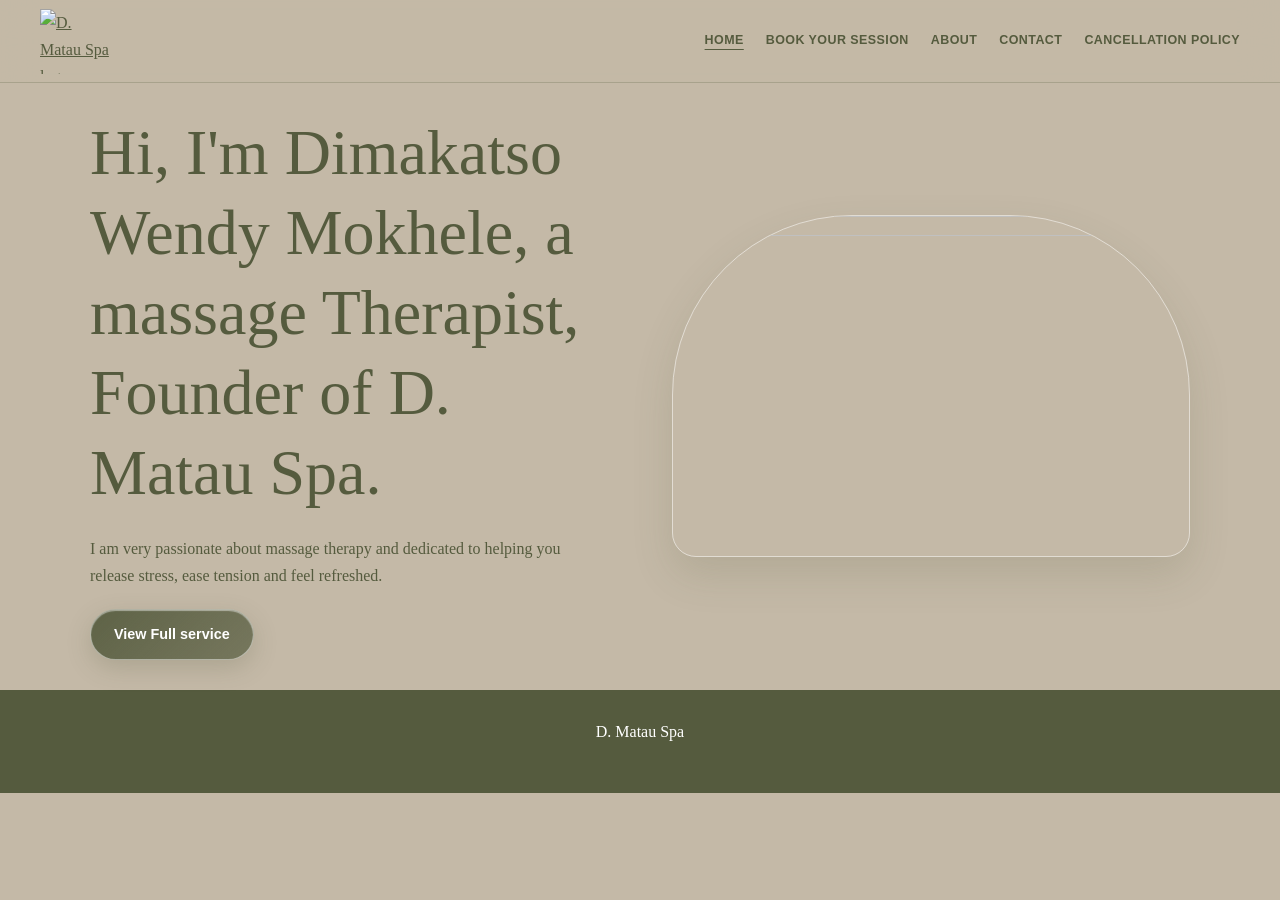
==== commit 1cbe37d8: "Update index.html" ====
--- a/index.html
+++ b/index.html
@@ -8,18 +8,16 @@
   <script src="script.js" defer></script>
 </head>
 <body>
-
   <header class="site-header">
     <div class="nav-wrap">
       <a class="brand" href="index.html" aria-label="D. Matau Spa">
-        <img src="images/logo.png" alt="">
+        <img src="1f7ad504-b32c-400f-8183-5e3e5c09a8a3.jpeg"
+             alt="D. Matau Spa logo">
       </a>
-
       <button class="nav-toggle" type="button"
         aria-expanded="false" aria-label="Open navigation">
         ☰
       </button>
-
       <nav class="site-nav" aria-label="Main navigation">
         <a href="index.html" aria-current="page">HOME</a>
         <a href="booking.html">BOOK YOUR SESSION</a>
@@ -29,29 +27,23 @@
       </nav>
     </div>
   </header>
-
   <main>
     <section class="container hero">
       <div class="hero-copy">
         <h1>Hi, I'm Dimakatso Wendy Mokhele, a massage Therapist, Founder of D. Matau Spa.</h1>
-
         <p>
           I am very passionate about massage therapy and dedicated to
           helping you release stress, ease tension and feel refreshed.
         </p>
-
         <a class="btn" href="booking.html">View Full service</a>
       </div>
-
       <div class="hero-image">
         <img src="images/dimakatso.jpg" alt="">
       </div>
     </section>
   </main>
-
   <footer class="site-footer">
     <p>D. Matau Spa</p>
   </footer>
-
 </body>
 </html>
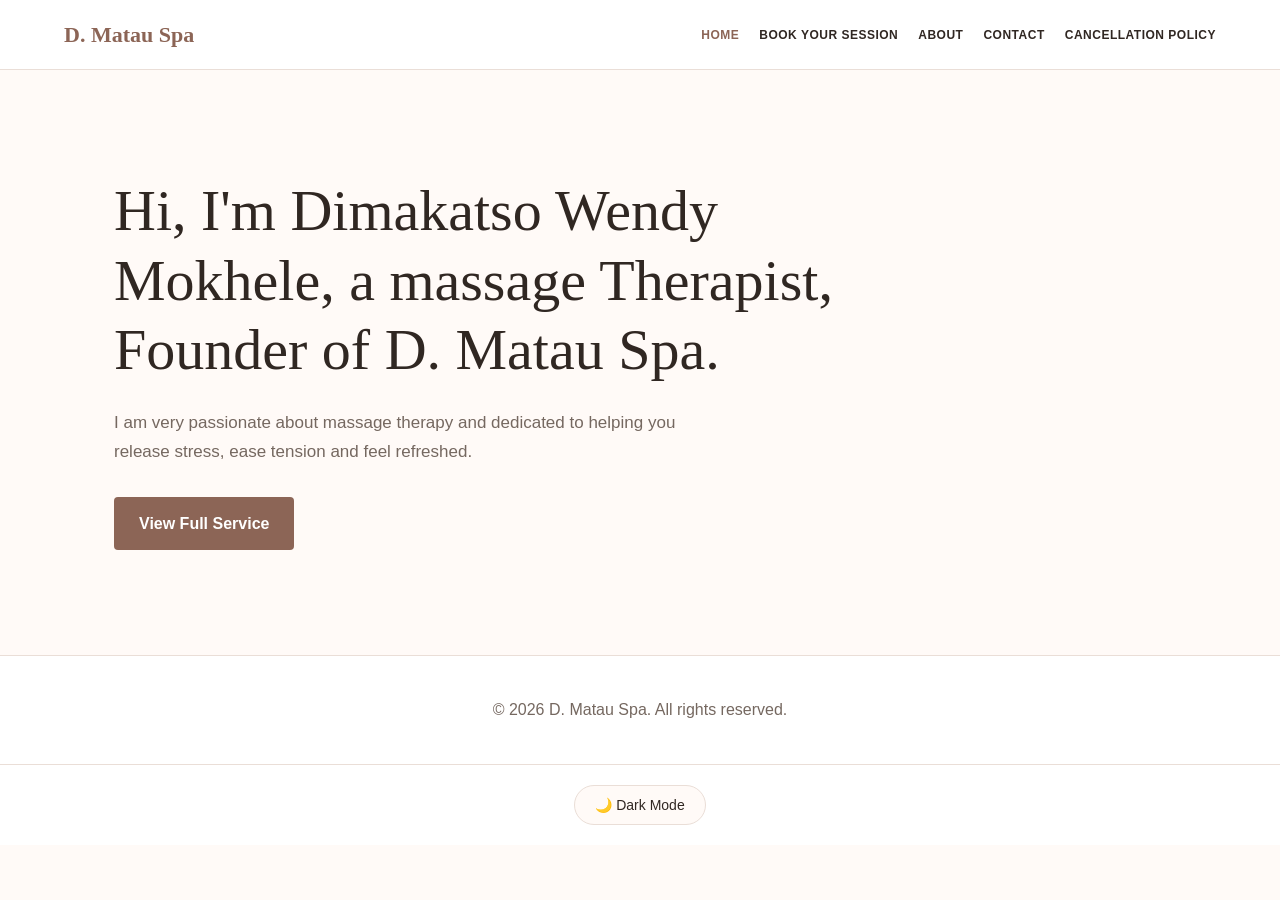
==== commit b454f46a: "Update index.html" ====
--- a/index.html
+++ b/index.html
@@ -3,21 +3,217 @@
 <head>
   <meta charset="UTF-8">
   <meta name="viewport" content="width=device-width, initial-scale=1.0">
+
   <title>D. Matau Spa</title>
-  <link rel="stylesheet" href="style.css">
-  <script src="script.js" defer></script>
+
+  <style>
+    :root {
+      --background: #fffaf7;
+      --surface: #ffffff;
+      --text: #302722;
+      --muted: #756860;
+      --accent: #8c6556;
+      --accent-hover: #704c40;
+      --border: #eaded7;
+    }
+
+    body.dark-mode {
+      --background: #191615;
+      --surface: #272220;
+      --text: #f7eee8;
+      --muted: #c8b9b0;
+      --accent: #c69a85;
+      --accent-hover: #e0b6a0;
+      --border: #463a34;
+    }
+
+    * {
+      box-sizing: border-box;
+    }
+
+    html {
+      scroll-behavior: smooth;
+    }
+
+    body {
+      margin: 0;
+      font-family: Arial, Helvetica, sans-serif;
+      background: var(--background);
+      color: var(--text);
+      line-height: 1.7;
+      transition: background 0.25s, color 0.25s;
+    }
+
+    a {
+      color: inherit;
+    }
+
+    .site-header {
+      background: var(--surface);
+      border-bottom: 1px solid var(--border);
+      padding: 16px 5%;
+    }
+
+    .nav-wrap {
+      max-width: 1200px;
+      margin: auto;
+      display: flex;
+      align-items: center;
+      justify-content: space-between;
+      gap: 24px;
+      flex-wrap: wrap;
+    }
+
+    .brand {
+      display: inline-flex;
+      align-items: center;
+      text-decoration: none;
+      min-width: 150px;
+    }
+
+    .brand img {
+      display: block;
+      width: 150px;
+      max-height: 90px;
+      object-fit: contain;
+    }
+
+    .brand-fallback {
+      display: none;
+      font-family: Georgia, serif;
+      font-size: 22px;
+      font-weight: bold;
+      color: var(--accent);
+    }
+
+    .site-nav {
+      display: flex;
+      align-items: center;
+      gap: 20px;
+      flex-wrap: wrap;
+    }
+
+    .site-nav a {
+      text-decoration: none;
+      font-size: 12px;
+      font-weight: bold;
+      letter-spacing: 0.5px;
+    }
+
+    .site-nav a:hover,
+    .site-nav a[aria-current="page"] {
+      color: var(--accent);
+    }
+
+    .hero {
+      max-width: 1100px;
+      margin: 0 auto;
+      padding: 90px 24px;
+      min-height: 65vh;
+      display: flex;
+      align-items: center;
+    }
+
+    .hero-copy {
+      max-width: 750px;
+    }
+
+    .hero h1 {
+      font-family: Georgia, "Times New Roman", serif;
+      font-size: clamp(34px, 5vw, 58px);
+      font-weight: normal;
+      line-height: 1.2;
+      margin: 0 0 24px;
+    }
+
+    .hero p {
+      max-width: 600px;
+      color: var(--muted);
+      font-size: 17px;
+      margin-bottom: 30px;
+    }
+
+    .btn {
+      display: inline-block;
+      padding: 13px 25px;
+      background: var(--accent);
+      color: #ffffff;
+      text-decoration: none;
+      border-radius: 4px;
+      font-weight: bold;
+      transition: background 0.2s;
+    }
+
+    .btn:hover {
+      background: var(--accent-hover);
+    }
+
+    .site-footer {
+      padding: 24px;
+      text-align: center;
+      background: var(--surface);
+      border-top: 1px solid var(--border);
+      color: var(--muted);
+    }
+
+    .theme-controls {
+      display: flex;
+      justify-content: center;
+      padding: 20px;
+      background: var(--surface);
+      border-top: 1px solid var(--border);
+    }
+
+    .theme-toggle {
+      padding: 11px 20px;
+      border: 1px solid var(--border);
+      border-radius: 25px;
+      background: var(--background);
+      color: var(--text);
+      cursor: pointer;
+      font-size: 14px;
+    }
+
+    .theme-toggle:hover {
+      border-color: var(--accent);
+    }
+
+    @media (max-width: 700px) {
+      .nav-wrap {
+        justify-content: center;
+      }
+
+      .site-nav {
+        justify-content: center;
+        gap: 12px 18px;
+      }
+
+      .hero {
+        padding: 60px 24px;
+        min-height: 55vh;
+      }
+
+      .hero h1 {
+        font-size: 36px;
+      }
+    }
+  </style>
 </head>
+
 <body>
+
   <header class="site-header">
     <div class="nav-wrap">
-      <a class="brand" href="index.html" aria-label="D. Matau Spa">
-        <img src="1f7ad504-b32c-400f-8183-5e3e5c09a8a3.jpeg"
-             alt="D. Matau Spa logo">
+
+      <a class="brand" href="index.html" aria-label="D. Matau Spa home">
+        <img
+          src="./1f7ad504-b32c-400f-8183-5e3e5c09a8a3.jpeg"
+          alt="D. Matau Spa logo"
+          onerror="this.style.display='none'; this.nextElementSibling.style.display='inline';"
+        >
+        <span class="brand-fallback">D. Matau Spa</span>
       </a>
-      <button class="nav-toggle" type="button"
-        aria-expanded="false" aria-label="Open navigation">
-        ☰
-      </button>
+
       <nav class="site-nav" aria-label="Main navigation">
         <a href="index.html" aria-current="page">HOME</a>
         <a href="booking.html">BOOK YOUR SESSION</a>
@@ -25,25 +221,83 @@
         <a href="contact.html">CONTACT</a>
         <a href="cancellation.html">CANCELLATION POLICY</a>
       </nav>
+
     </div>
   </header>
+
   <main>
-    <section class="container hero">
+    <section class="hero">
       <div class="hero-copy">
-        <h1>Hi, I'm Dimakatso Wendy Mokhele, a massage Therapist, Founder of D. Matau Spa.</h1>
+
+        <h1>
+          Hi, I'm Dimakatso Wendy Mokhele, a massage Therapist,
+          Founder of D. Matau Spa.
+        </h1>
+
         <p>
-          I am very passionate about massage therapy and dedicated to
-          helping you release stress, ease tension and feel refreshed.
+          I am very passionate about massage therapy and dedicated
+          to helping you release stress, ease tension and feel refreshed.
         </p>
-        <a class="btn" href="booking.html">View Full service</a>
-      </div>
-      <div class="hero-image">
-        <img src="images/dimakatso.jpg" alt="">
+
+        <a class="btn" href="booking.html">View Full Service</a>
+
       </div>
     </section>
   </main>
+
   <footer class="site-footer">
-    <p>D. Matau Spa</p>
+    <p>&copy; <span id="year"></span> D. Matau Spa. All rights reserved.</p>
   </footer>
+
+  <div class="theme-controls">
+    <button
+      class="theme-toggle"
+      id="themeToggle"
+      type="button"
+      aria-label="Switch colour theme"
+    >
+      🌙 Dark Mode
+    </button>
+  </div>
+
+  <script>
+    // Display the current year.
+    document.getElementById("year").textContent =
+      new Date().getFullYear();
+
+    // Restore the visitor's saved theme.
+    const themeToggle = document.getElementById("themeToggle");
+
+    function updateThemeButton() {
+      const darkMode = document.body.classList.contains("dark-mode");
+      themeToggle.textContent = darkMode ? "☀️ Light Mode" : "🌙 Dark Mode";
+    }
+
+    try {
+      if (localStorage.getItem("dmatau-theme") === "dark") {
+        document.body.classList.add("dark-mode");
+      }
+    } catch (error) {
+      // The toggle still works if browser storage is unavailable.
+    }
+
+    updateThemeButton();
+
+    themeToggle.addEventListener("click", function () {
+      document.body.classList.toggle("dark-mode");
+
+      try {
+        localStorage.setItem(
+          "dmatau-theme",
+          document.body.classList.contains("dark-mode") ? "dark" : "light"
+        );
+      } catch (error) {
+        // Theme switching still works without browser storage.
+      }
+
+      updateThemeButton();
+    });
+  </script>
+
 </body>
 </html>
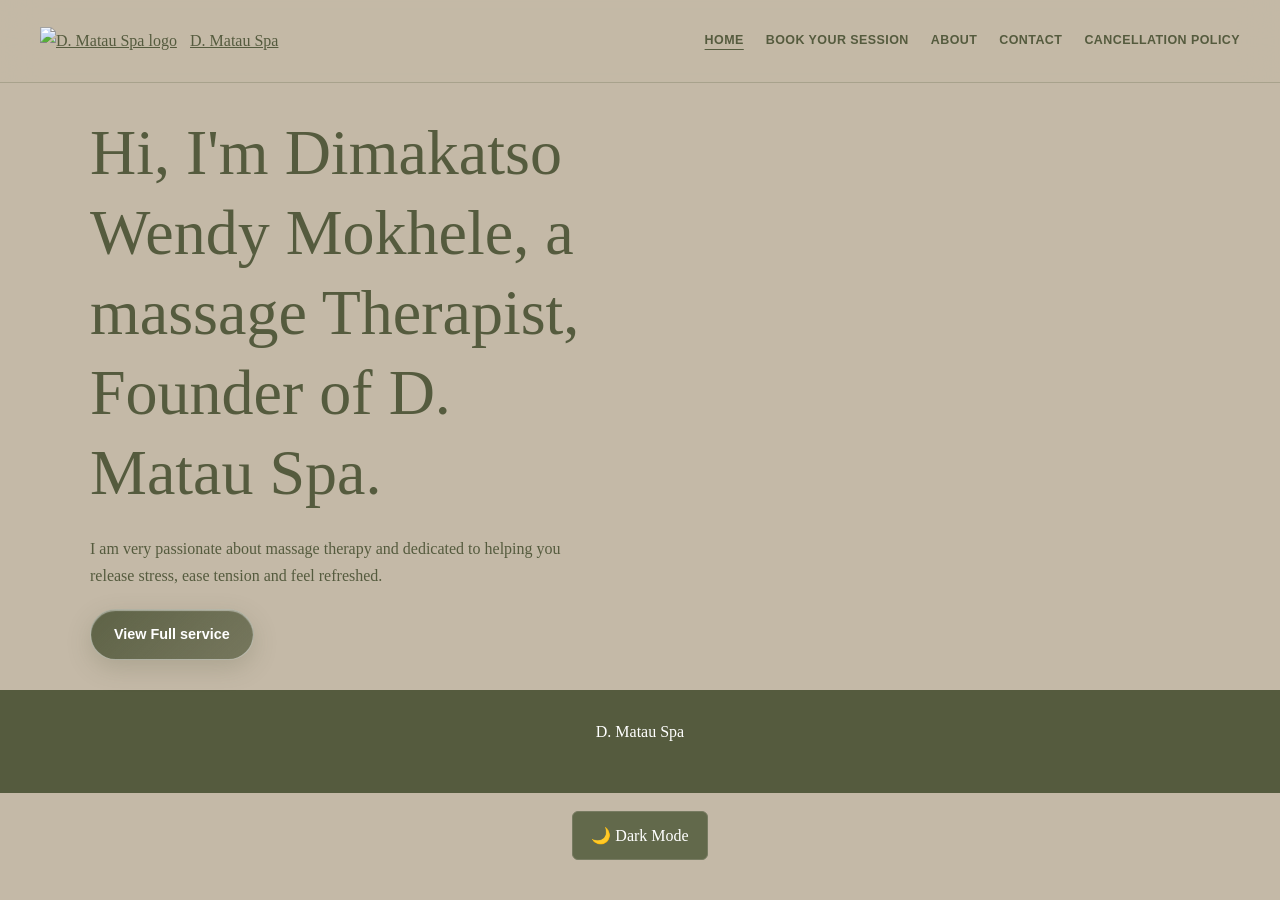
==== commit aca20703: "Update index.html" ====
--- a/index.html
+++ b/index.html
@@ -3,216 +3,75 @@
 <head>
   <meta charset="UTF-8">
   <meta name="viewport" content="width=device-width, initial-scale=1.0">
-
   <title>D. Matau Spa</title>
+  <link rel="stylesheet" href="style.css">
+  <script src="script.js" defer></script>
 
   <style>
-    :root {
-      --background: #fffaf7;
-      --surface: #ffffff;
-      --text: #302722;
-      --muted: #756860;
-      --accent: #8c6556;
-      --accent-hover: #704c40;
-      --border: #eaded7;
+    body.dark-mode {
+      background-color: #20231b;
+      color: #f1f0e8;
     }
 
-    body.dark-mode {
-      --background: #191615;
-      --surface: #272220;
-      --text: #f7eee8;
-      --muted: #c8b9b0;
-      --accent: #c69a85;
-      --accent-hover: #e0b6a0;
-      --border: #463a34;
+    body.dark-mode .site-header,
+    body.dark-mode .site-footer {
+      background-color: #292d22;
+      color: #f1f0e8;
     }
 
-    * {
-      box-sizing: border-box;
+    body.dark-mode .site-nav a,
+    body.dark-mode .hero-copy h1,
+    body.dark-mode .hero-copy p {
+      color: #f1f0e8;
     }
 
-    html {
-      scroll-behavior: smooth;
+    body.dark-mode .nav-toggle {
+      color: #f1f0e8;
     }
 
-    body {
-      margin: 0;
-      font-family: Arial, Helvetica, sans-serif;
-      background: var(--background);
-      color: var(--text);
-      line-height: 1.7;
-      transition: background 0.25s, color 0.25s;
-    }
-
-    a {
-      color: inherit;
-    }
-
-    .site-header {
-      background: var(--surface);
-      border-bottom: 1px solid var(--border);
-      padding: 16px 5%;
-    }
-
-    .nav-wrap {
-      max-width: 1200px;
-      margin: auto;
-      display: flex;
-      align-items: center;
-      justify-content: space-between;
-      gap: 24px;
-      flex-wrap: wrap;
-    }
-
-    .brand {
-      display: inline-flex;
-      align-items: center;
-      text-decoration: none;
-      min-width: 150px;
-    }
-
-    .brand img {
-      display: block;
-      width: 150px;
-      max-height: 90px;
-      object-fit: contain;
-    }
-
-    .brand-fallback {
-      display: none;
-      font-family: Georgia, serif;
-      font-size: 22px;
-      font-weight: bold;
-      color: var(--accent);
-    }
-
-    .site-nav {
-      display: flex;
-      align-items: center;
-      gap: 20px;
-      flex-wrap: wrap;
-    }
-
-    .site-nav a {
-      text-decoration: none;
-      font-size: 12px;
-      font-weight: bold;
-      letter-spacing: 0.5px;
-    }
-
-    .site-nav a:hover,
-    .site-nav a[aria-current="page"] {
-      color: var(--accent);
-    }
-
-    .hero {
-      max-width: 1100px;
-      margin: 0 auto;
-      padding: 90px 24px;
-      min-height: 65vh;
-      display: flex;
-      align-items: center;
-    }
-
-    .hero-copy {
-      max-width: 750px;
-    }
-
-    .hero h1 {
-      font-family: Georgia, "Times New Roman", serif;
-      font-size: clamp(34px, 5vw, 58px);
-      font-weight: normal;
-      line-height: 1.2;
-      margin: 0 0 24px;
-    }
-
-    .hero p {
-      max-width: 600px;
-      color: var(--muted);
-      font-size: 17px;
-      margin-bottom: 30px;
-    }
-
-    .btn {
-      display: inline-block;
-      padding: 13px 25px;
-      background: var(--accent);
+    body.dark-mode .btn {
+      background-color: #62694b;
       color: #ffffff;
-      text-decoration: none;
-      border-radius: 4px;
-      font-weight: bold;
-      transition: background 0.2s;
-    }
-
-    .btn:hover {
-      background: var(--accent-hover);
-    }
-
-    .site-footer {
-      padding: 24px;
-      text-align: center;
-      background: var(--surface);
-      border-top: 1px solid var(--border);
-      color: var(--muted);
     }
 
     .theme-controls {
       display: flex;
       justify-content: center;
-      padding: 20px;
-      background: var(--surface);
-      border-top: 1px solid var(--border);
+      padding: 18px;
     }
 
-    .theme-toggle {
-      padding: 11px 20px;
-      border: 1px solid var(--border);
-      border-radius: 25px;
-      background: var(--background);
-      color: var(--text);
+    #theme-toggle {
+      padding: 10px 18px;
+      border: 1px solid #777b61;
+      border-radius: 6px;
+      background: #62694b;
+      color: #ffffff;
       cursor: pointer;
-      font-size: 14px;
+      font: inherit;
     }
 
-    .theme-toggle:hover {
-      border-color: var(--accent);
-    }
-
-    @media (max-width: 700px) {
-      .nav-wrap {
-        justify-content: center;
-      }
-
-      .site-nav {
-        justify-content: center;
-        gap: 12px 18px;
-      }
-
-      .hero {
-        padding: 60px 24px;
-        min-height: 55vh;
-      }
-
-      .hero h1 {
-        font-size: 36px;
-      }
+    #theme-toggle:hover {
+      opacity: 0.85;
     }
   </style>
 </head>
 
 <body>
-
   <header class="site-header">
     <div class="nav-wrap">
-
-      <a class="brand" href="index.html" aria-label="D. Matau Spa home">
+      <a class="brand" href="index.html" aria-label="D. Matau Spa">
         <img
           src="./1f7ad504-b32c-400f-8183-5e3e5c09a8a3.jpeg"
           alt="D. Matau Spa logo"
           onerror="this.style.display='none'; this.nextElementSibling.style.display='inline';"
         >
-        <span class="brand-fallback">D. Matau Spa</span>
+        <span style="display:none;">D. Matau Spa</span>
       </a>
+
+      <button class="nav-toggle" type="button"
+        aria-expanded="false" aria-label="Open navigation">
+        ☰
+      </button>
 
       <nav class="site-nav" aria-label="Main navigation">
         <a href="index.html" aria-current="page">HOME</a>
@@ -221,69 +80,60 @@
         <a href="contact.html">CONTACT</a>
         <a href="cancellation.html">CANCELLATION POLICY</a>
       </nav>
-
     </div>
   </header>
 
   <main>
-    <section class="hero">
+    <section class="container hero">
       <div class="hero-copy">
-
-        <h1>
-          Hi, I'm Dimakatso Wendy Mokhele, a massage Therapist,
-          Founder of D. Matau Spa.
-        </h1>
+        <h1>Hi, I'm Dimakatso Wendy Mokhele, a massage Therapist, Founder of D. Matau Spa.</h1>
 
         <p>
-          I am very passionate about massage therapy and dedicated
-          to helping you release stress, ease tension and feel refreshed.
+          I am very passionate about massage therapy and dedicated to
+          helping you release stress, ease tension and feel refreshed.
         </p>
 
-        <a class="btn" href="booking.html">View Full Service</a>
+        <a class="btn" href="booking.html">View Full service</a>
+      </div>
 
+      <div class="hero-image">
+        <img
+          src="images/dimakatso.jpg"
+          alt="Dimakatso Wendy Mokhele"
+          onerror="this.parentElement.style.display='none';"
+        >
       </div>
     </section>
   </main>
 
   <footer class="site-footer">
-    <p>&copy; <span id="year"></span> D. Matau Spa. All rights reserved.</p>
+    <p>D. Matau Spa</p>
   </footer>
 
   <div class="theme-controls">
-    <button
-      class="theme-toggle"
-      id="themeToggle"
-      type="button"
-      aria-label="Switch colour theme"
-    >
+    <button id="theme-toggle" type="button" aria-pressed="false">
       🌙 Dark Mode
     </button>
   </div>
 
   <script>
-    // Display the current year.
-    document.getElementById("year").textContent =
-      new Date().getFullYear();
-
-    // Restore the visitor's saved theme.
-    const themeToggle = document.getElementById("themeToggle");
-
-    function updateThemeButton() {
-      const darkMode = document.body.classList.contains("dark-mode");
-      themeToggle.textContent = darkMode ? "☀️ Light Mode" : "🌙 Dark Mode";
-    }
+    const themeButton = document.getElementById("theme-toggle");
 
     try {
       if (localStorage.getItem("dmatau-theme") === "dark") {
         document.body.classList.add("dark-mode");
       }
-    } catch (error) {
-      // The toggle still works if browser storage is unavailable.
+    } catch (error) {}
+
+    function updateThemeButton() {
+      const isDark = document.body.classList.contains("dark-mode");
+      themeButton.textContent = isDark ? "☀️ Light Mode" : "🌙 Dark Mode";
+      themeButton.setAttribute("aria-pressed", String(isDark));
     }
 
     updateThemeButton();
 
-    themeToggle.addEventListener("click", function () {
+    themeButton.addEventListener("click", function () {
       document.body.classList.toggle("dark-mode");
 
       try {
@@ -291,13 +141,10 @@
           "dmatau-theme",
           document.body.classList.contains("dark-mode") ? "dark" : "light"
         );
-      } catch (error) {
-        // Theme switching still works without browser storage.
-      }
+      } catch (error) {}
 
       updateThemeButton();
     });
   </script>
-
 </body>
 </html>
--- a/style.css
+++ b/style.css
@@ -0,0 +1,584 @@
+:root {
+  --olive: #555B3E;
+  --beige: #C4B9A7;
+  --white: #FFFFFF;
+  --glass: rgba(255, 255, 255, 0.18);
+  --glass-border: rgba(255, 255, 255, 0.48);
+}
+
+* {
+  box-sizing: border-box;
+}
+
+html {
+  scroll-behavior: smooth;
+}
+
+body {
+  margin: 0;
+  background: var(--beige);
+  color: var(--olive);
+  font-family: Georgia, "Times New Roman", serif;
+  line-height: 1.7;
+}
+
+img {
+  display: block;
+  max-width: 100%;
+}
+
+a {
+  color: inherit;
+}
+
+button,
+input,
+select,
+textarea {
+  font: inherit;
+}
+
+.site-header {
+  position: sticky;
+  top: 0;
+  z-index: 100;
+  background: rgba(196, 185, 167, 0.92);
+  border-bottom: 1px solid rgba(85, 91, 62, 0.25);
+  backdrop-filter: blur(18px);
+  -webkit-backdrop-filter: blur(18px);
+}
+
+.nav-wrap {
+  width: min(1200px, 94%);
+  min-height: 82px;
+  margin: auto;
+  display: flex;
+  justify-content: space-between;
+  align-items: center;
+  gap: 24px;
+}
+
+.brand img {
+  width: 76px;
+  max-height: 65px;
+  object-fit: contain;
+}
+
+.site-nav {
+  display: flex;
+  align-items: center;
+  justify-content: flex-end;
+  gap: 22px;
+}
+
+.site-nav a {
+  text-decoration: none;
+  font-family: Arial, sans-serif;
+  font-size: 0.78rem;
+  font-weight: bold;
+  letter-spacing: 0.035em;
+}
+
+.site-nav a:hover,
+.site-nav a[aria-current="page"] {
+  text-decoration: underline;
+  text-underline-offset: 5px;
+}
+
+.nav-toggle {
+  display: none;
+  color: var(--olive);
+  background: transparent;
+  border: 1px solid var(--olive);
+  border-radius: 12px;
+  padding: 8px 12px;
+  cursor: pointer;
+}
+
+.container {
+  width: min(1100px, 92%);
+  margin-inline: auto;
+}
+
+.section {
+  padding: clamp(42px, 7vw, 84px) 0;
+}
+
+h1,
+h2,
+h3 {
+  line-height: 1.25;
+  font-weight: 500;
+}
+
+h1 {
+  font-size: clamp(2.1rem, 5vw, 4.1rem);
+  margin: 0 0 22px;
+}
+
+h2 {
+  font-size: clamp(1.65rem, 3.5vw, 2.6rem);
+  margin-top: 0;
+}
+
+h3 {
+  font-size: 1.35rem;
+}
+
+p {
+  margin: 0 0 20px;
+}
+
+.hero {
+  min-height: 570px;
+  display: grid;
+  grid-template-columns: 1fr 1fr;
+  align-items: center;
+  gap: clamp(28px, 5vw, 70px);
+}
+
+.hero-copy {
+  padding-block: 30px;
+}
+
+.hero-image {
+  overflow: hidden;
+  border-radius: 180px 180px 24px 24px;
+  border: 1px solid rgba(255, 255, 255, 0.5);
+  box-shadow: 0 18px 40px rgba(85, 91, 62, 0.16);
+}
+
+.hero-image img,
+.photo-frame img {
+  width: 100%;
+  height: 100%;
+  min-height: 340px;
+  max-height: 620px;
+  object-fit: cover;
+}
+
+.photo-frame {
+  overflow: hidden;
+  border-radius: 150px 150px 20px 20px;
+  box-shadow: 0 18px 40px rgba(85, 91, 62, 0.16);
+}
+
+.image-placeholder {
+  min-height: 340px;
+  display: grid;
+  place-items: center;
+  padding: 20px;
+  background: var(--beige);
+  color: var(--olive);
+  text-align: center;
+}
+
+/* LIQUID GLASS BUTTONS */
+
+.btn {
+  display: inline-flex;
+  align-items: center;
+  justify-content: center;
+  gap: 8px;
+  min-height: 48px;
+  padding: 12px 23px;
+  border: 1px solid var(--glass-border);
+  border-radius: 999px;
+  color: var(--white);
+  background: linear-gradient(
+    135deg,
+    rgba(85, 91, 62, 0.92),
+    rgba(85, 91, 62, 0.70)
+  );
+  box-shadow:
+    0 8px 24px rgba(85, 91, 62, 0.22),
+    inset 0 1px 1px rgba(255, 255, 255, 0.45);
+  backdrop-filter: blur(18px);
+  -webkit-backdrop-filter: blur(18px);
+  text-decoration: none;
+  font-family: Arial, sans-serif;
+  font-size: 0.9rem;
+  font-weight: bold;
+  cursor: pointer;
+  transition: transform 0.2s ease, box-shadow 0.2s ease;
+}
+
+.btn:hover {
+  transform: translateY(-2px);
+  box-shadow:
+    0 12px 30px rgba(85, 91, 62, 0.3),
+    inset 0 1px 2px rgba(255, 255, 255, 0.55);
+}
+
+.btn-light {
+  color: var(--olive);
+  background: linear-gradient(
+    135deg,
+    rgba(255, 255, 255, 0.78),
+    rgba(196, 185, 167, 0.72)
+  );
+}
+
+/* CARDS */
+
+.card-grid {
+  display: grid;
+  grid-template-columns: repeat(2, minmax(0, 1fr));
+  gap: 24px;
+}
+
+.card {
+  padding: clamp(22px, 4vw, 34px);
+  border: 1px solid rgba(85, 91, 62, 0.24);
+  border-radius: 24px;
+  background: rgba(255, 255, 255, 0.3);
+  box-shadow: 0 12px 28px rgba(85, 91, 62, 0.1);
+}
+
+.card-price {
+  font-family: Arial, sans-serif;
+  font-weight: bold;
+  font-size: 1.05rem;
+}
+
+.section-heading {
+  max-width: 760px;
+  margin: 0 auto 34px;
+  text-align: center;
+}
+
+/* FORMS */
+
+.form-section {
+  margin-top: 24px;
+  padding: clamp(20px, 4vw, 34px);
+  border: 1px solid rgba(85, 91, 62, 0.25);
+  border-radius: 24px;
+  background: rgba(255, 255, 255, 0.3);
+}
+
+.form-grid {
+  display: grid;
+  grid-template-columns: repeat(2, minmax(0, 1fr));
+  gap: 18px;
+}
+
+.field {
+  display: flex;
+  flex-direction: column;
+  gap: 7px;
+}
+
+.field-full {
+  grid-column: 1 / -1;
+}
+
+label,
+legend {
+  font-family: Arial, sans-serif;
+  font-size: 0.9rem;
+  font-weight: bold;
+}
+
+input,
+select,
+textarea {
+  width: 100%;
+  min-height: 46px;
+  padding: 11px 13px;
+  border: 1px solid var(--olive);
+  border-radius: 12px;
+  color: var(--olive);
+  background: rgba(255, 255, 255, 0.72);
+}
+
+input[type="checkbox"] {
+  width: 19px;
+  min-height: 19px;
+  accent-color: var(--olive);
+}
+
+.check-row {
+  display: flex;
+  align-items: flex-start;
+  gap: 10px;
+  margin: 16px 0;
+}
+
+.check-row input {
+  flex: 0 0 19px;
+  margin-top: 5px;
+}
+
+.check-row label {
+  font-weight: normal;
+}
+
+.total-line {
+  display: flex;
+  justify-content: space-between;
+  gap: 16px;
+  padding-top: 16px;
+  margin: 20px 0;
+  border-top: 1px solid var(--olive);
+  font-size: 1.15rem;
+  font-weight: bold;
+}
+
+/* CALENDAR */
+
+.calendar {
+  padding: 18px;
+  margin-top: 15px;
+  border-radius: 20px;
+  background: rgba(255, 255, 255, 0.24);
+}
+
+.calendar-grid {
+  display: grid;
+  grid-template-columns: repeat(7, minmax(0, 1fr));
+  gap: 7px;
+}
+
+.calendar-day-name,
+.calendar-date {
+  min-height: 40px;
+  display: grid;
+  place-items: center;
+  border-radius: 10px;
+  font-family: Arial, sans-serif;
+  font-size: 0.86rem;
+}
+
+.calendar-day-name {
+  font-weight: bold;
+}
+
+.calendar-date {
+  padding: 4px;
+  border: 1px solid rgba(85, 91, 62, 0.28);
+  color: var(--olive);
+  background: rgba(255, 255, 255, 0.55);
+  cursor: pointer;
+}
+
+.calendar-date[aria-pressed="true"],
+.calendar-date:hover:not(:disabled) {
+  color: var(--white);
+  background: var(--olive);
+}
+
+.calendar-date:disabled {
+  opacity: 0.3;
+  cursor: not-allowed;
+}
+
+.calendar-date.empty {
+  border-color: transparent;
+  background: transparent;
+}
+
+.time-grid {
+  display: grid;
+  grid-template-columns: repeat(4, minmax(0, 1fr));
+  gap: 9px;
+  margin-top: 16px;
+}
+
+.time-option {
+  min-height: 42px;
+  padding: 8px;
+  border: 1px solid var(--olive);
+  border-radius: 12px;
+  color: var(--olive);
+  background: rgba(255, 255, 255, 0.5);
+  cursor: pointer;
+}
+
+.time-option[aria-pressed="true"] {
+  color: var(--white);
+  background: var(--olive);
+}
+
+.notice {
+  padding: 18px;
+  border-left: 4px solid var(--olive);
+  background: rgba(255, 255, 255, 0.28);
+}
+
+/* CONTACT AND POLICY */
+
+.two-column {
+  display: grid;
+  grid-template-columns: 1fr 1fr;
+  align-items: center;
+  gap: clamp(28px, 5vw, 64px);
+}
+
+.hours-list {
+  padding: 0;
+  list-style: none;
+}
+
+.hours-list li {
+  display: flex;
+  justify-content: space-between;
+  gap: 18px;
+  padding: 10px 0;
+  border-bottom: 1px solid rgba(85, 91, 62, 0.25);
+}
+
+.policy-list {
+  padding-left: 24px;
+}
+
+.policy-list li {
+  margin-bottom: 22px;
+}
+
+.site-footer {
+  padding: 28px 0;
+  background: var(--olive);
+  color: var(--white);
+  text-align: center;
+}
+
+/* MOBILE */
+
+@media (max-width: 760px) {
+  .nav-wrap {
+    min-height: 72px;
+  }
+
+  .brand img {
+    width: 62px;
+    max-height: 54px;
+  }
+
+  .nav-toggle {
+    display: inline-flex;
+  }
+
+  .site-nav {
+    display: none;
+    position: absolute;
+    top: 100%;
+    left: 0;
+    right: 0;
+    padding: 14px 5%;
+    flex-direction: column;
+    align-items: stretch;
+    gap: 0;
+    background: var(--beige);
+    border-bottom: 1px solid var(--olive);
+  }
+
+  .site-nav.is-open {
+    display: flex;
+  }
+
+  .site-nav a {
+    padding: 11px 0;
+  }
+
+  .hero,
+  .two-column,
+  .card-grid,
+  .form-grid {
+    grid-template-columns: 1fr;
+  }
+
+  .hero {
+    min-height: auto;
+    padding-block: 35px;
+  }
+
+  .hero-image {
+    order: -1;
+  }
+
+  .hero-image img,
+  .photo-frame img,
+  .image-placeholder {
+    min-height: 260px;
+  }
+
+  .field-full {
+    grid-column: auto;
+  }
+
+  .time-grid {
+    grid-template-columns: repeat(2, minmax(0, 1fr));
+  }
+
+  .hours-list li {
+    font-size: 0.9rem;
+  }
+}
+
+@media (prefers-reduced-motion: reduce) {
+  *,
+  *::before,
+  *::after {
+    scroll-behavior: auto !important;
+    transition: none !important;
+  }
+}
+
+/* MOBILE NAVIGATION */
+@media screen and (max-width: 768px) {
+
+    .nav-toggle {
+        display: none !important;
+    }
+
+    .site-nav {
+        display: flex !important;
+        flex-direction: column;
+        align-items: center;
+        justify-content: center;
+        width: 100%;
+        gap: 16px;
+        position: static;
+        height: auto;
+        padding: 15px 0;
+        background: transparent;
+        visibility: visible;
+        opacity: 1;
+        transform: none;
+    }
+
+    .site-nav a {
+        display: block;
+        visibility: visible;
+        opacity: 1;
+        font-size: 12px;
+        text-align: center;
+    }
+
+    .nav-wrap {
+        flex-wrap: wrap;
+        justify-content: center;
+    }
+}
+
+/* LOGO DISPLAY FIX */
+.site-header .brand {
+display: inline-flex !important;
+align-items: center;
+justify-content: center;
+flex-shrink: 0;
+width: auto;
+height: auto;
+overflow: visible;
+}
+
+.site-header .brand img {
+display: block !important;
+visibility: visible !important;
+opacity: 1 !important;
+width: 150px;
+height: auto;
+max-width: 100%;
+object-fit: contain;
+}
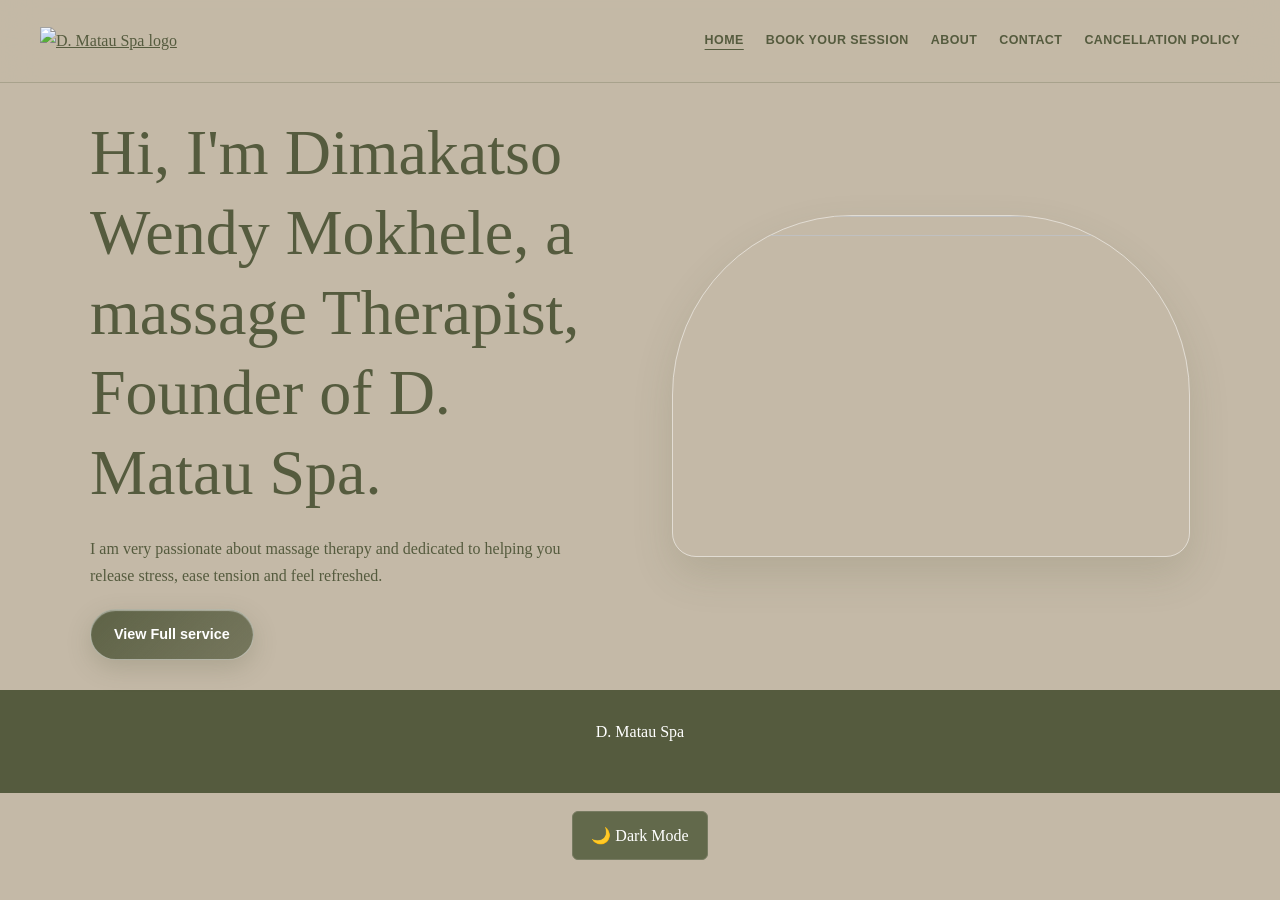
==== commit e85f38ef: "Update index.html" ====
--- a/index.html
+++ b/index.html
@@ -4,10 +4,12 @@
   <meta charset="UTF-8">
   <meta name="viewport" content="width=device-width, initial-scale=1.0">
   <title>D. Matau Spa</title>
+
   <link rel="stylesheet" href="style.css">
   <script src="script.js" defer></script>
 
   <style>
+    /* Dark mode additions; original olive-green styling remains in style.css. */
     body.dark-mode {
       background-color: #20231b;
       color: #f1f0e8;
@@ -59,17 +61,20 @@
 <body>
   <header class="site-header">
     <div class="nav-wrap">
+
       <a class="brand" href="index.html" aria-label="D. Matau Spa">
         <img
           src="./1f7ad504-b32c-400f-8183-5e3e5c09a8a3.jpeg"
           alt="D. Matau Spa logo"
-          onerror="this.style.display='none'; this.nextElementSibling.style.display='inline';"
         >
-        <span style="display:none;">D. Matau Spa</span>
       </a>
 
-      <button class="nav-toggle" type="button"
-        aria-expanded="false" aria-label="Open navigation">
+      <button
+        class="nav-toggle"
+        type="button"
+        aria-expanded="false"
+        aria-label="Open navigation"
+      >
         ☰
       </button>
 
@@ -80,13 +85,17 @@
         <a href="contact.html">CONTACT</a>
         <a href="cancellation.html">CANCELLATION POLICY</a>
       </nav>
+
     </div>
   </header>
 
   <main>
     <section class="container hero">
       <div class="hero-copy">
-        <h1>Hi, I'm Dimakatso Wendy Mokhele, a massage Therapist, Founder of D. Matau Spa.</h1>
+        <h1>
+          Hi, I'm Dimakatso Wendy Mokhele, a massage Therapist,
+          Founder of D. Matau Spa.
+        </h1>
 
         <p>
           I am very passionate about massage therapy and dedicated to
@@ -97,11 +106,7 @@
       </div>
 
       <div class="hero-image">
-        <img
-          src="images/dimakatso.jpg"
-          alt="Dimakatso Wendy Mokhele"
-          onerror="this.parentElement.style.display='none';"
-        >
+        <img src="images/dimakatso.jpg" alt="">
       </div>
     </section>
   </main>
@@ -127,7 +132,11 @@
 
     function updateThemeButton() {
       const isDark = document.body.classList.contains("dark-mode");
-      themeButton.textContent = isDark ? "☀️ Light Mode" : "🌙 Dark Mode";
+
+      themeButton.textContent = isDark
+        ? "☀️ Light Mode"
+        : "🌙 Dark Mode";
+
       themeButton.setAttribute("aria-pressed", String(isDark));
     }
 
@@ -139,7 +148,9 @@
       try {
         localStorage.setItem(
           "dmatau-theme",
-          document.body.classList.contains("dark-mode") ? "dark" : "light"
+          document.body.classList.contains("dark-mode")
+            ? "dark"
+            : "light"
         );
       } catch (error) {}
 
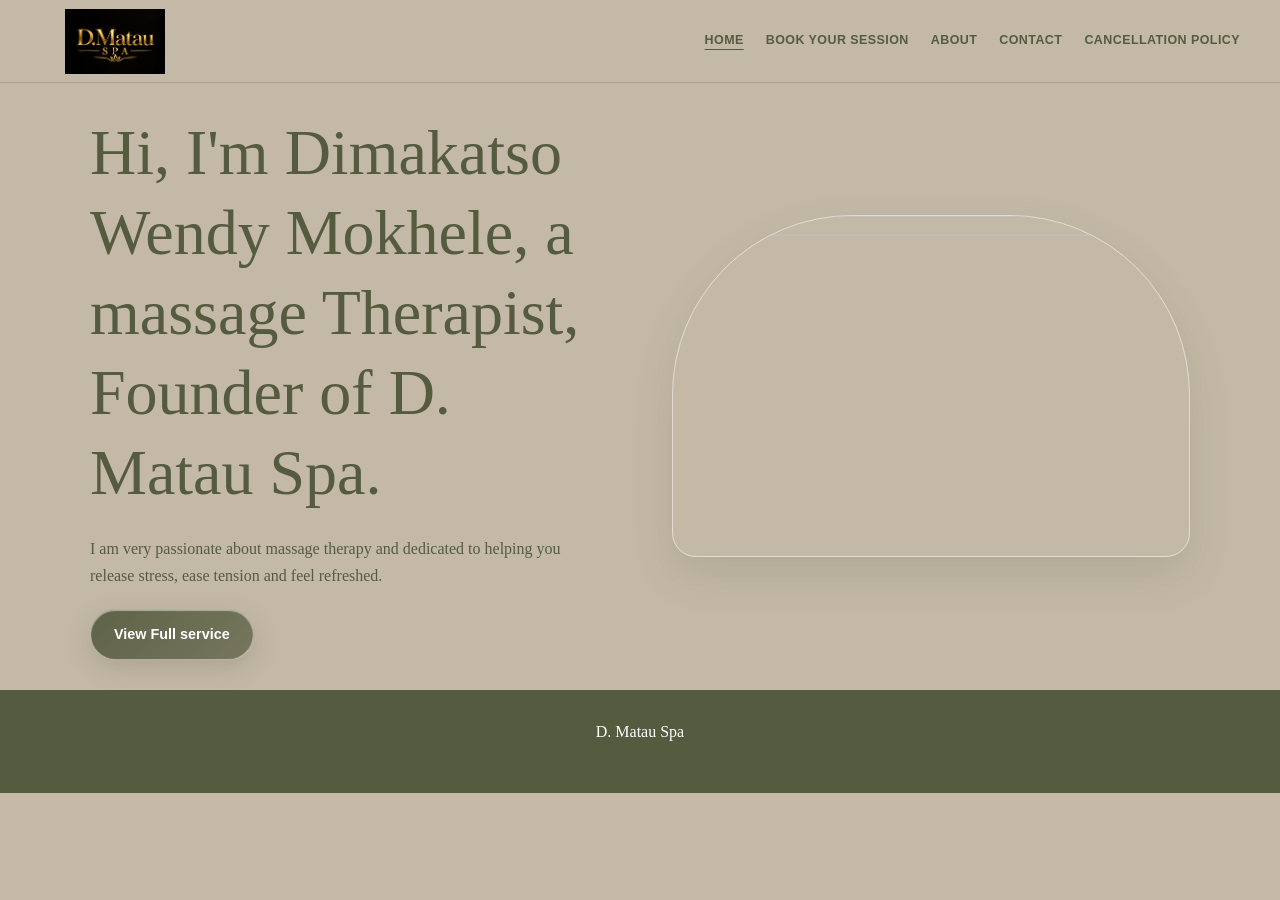
==== commit 351c73e9: "Update index.html" ====
--- a/index.html
+++ b/index.html
@@ -4,77 +4,21 @@
   <meta charset="UTF-8">
   <meta name="viewport" content="width=device-width, initial-scale=1.0">
   <title>D. Matau Spa</title>
-
   <link rel="stylesheet" href="style.css">
   <script src="script.js" defer></script>
-
-  <style>
-    /* Dark mode additions; original olive-green styling remains in style.css. */
-    body.dark-mode {
-      background-color: #20231b;
-      color: #f1f0e8;
-    }
-
-    body.dark-mode .site-header,
-    body.dark-mode .site-footer {
-      background-color: #292d22;
-      color: #f1f0e8;
-    }
-
-    body.dark-mode .site-nav a,
-    body.dark-mode .hero-copy h1,
-    body.dark-mode .hero-copy p {
-      color: #f1f0e8;
-    }
-
-    body.dark-mode .nav-toggle {
-      color: #f1f0e8;
-    }
-
-    body.dark-mode .btn {
-      background-color: #62694b;
-      color: #ffffff;
-    }
-
-    .theme-controls {
-      display: flex;
-      justify-content: center;
-      padding: 18px;
-    }
-
-    #theme-toggle {
-      padding: 10px 18px;
-      border: 1px solid #777b61;
-      border-radius: 6px;
-      background: #62694b;
-      color: #ffffff;
-      cursor: pointer;
-      font: inherit;
-    }
-
-    #theme-toggle:hover {
-      opacity: 0.85;
-    }
-  </style>
 </head>
-
 <body>
   <header class="site-header">
     <div class="nav-wrap">
-
       <a class="brand" href="index.html" aria-label="D. Matau Spa">
         <img
-          src="./1f7ad504-b32c-400f-8183-5e3e5c09a8a3.jpeg"
+          src="./1f7ad504-bc32-400f-8183-5e3e5c09a8a3.jpeg"
           alt="D. Matau Spa logo"
         >
       </a>
 
-      <button
-        class="nav-toggle"
-        type="button"
-        aria-expanded="false"
-        aria-label="Open navigation"
-      >
+      <button class="nav-toggle" type="button"
+        aria-expanded="false" aria-label="Open navigation">
         ☰
       </button>
 
@@ -85,17 +29,13 @@
         <a href="contact.html">CONTACT</a>
         <a href="cancellation.html">CANCELLATION POLICY</a>
       </nav>
-
     </div>
   </header>
 
   <main>
     <section class="container hero">
       <div class="hero-copy">
-        <h1>
-          Hi, I'm Dimakatso Wendy Mokhele, a massage Therapist,
-          Founder of D. Matau Spa.
-        </h1>
+        <h1>Hi, I'm Dimakatso Wendy Mokhele, a massage Therapist, Founder of D. Matau Spa.</h1>
 
         <p>
           I am very passionate about massage therapy and dedicated to
@@ -114,48 +54,5 @@
   <footer class="site-footer">
     <p>D. Matau Spa</p>
   </footer>
-
-  <div class="theme-controls">
-    <button id="theme-toggle" type="button" aria-pressed="false">
-      🌙 Dark Mode
-    </button>
-  </div>
-
-  <script>
-    const themeButton = document.getElementById("theme-toggle");
-
-    try {
-      if (localStorage.getItem("dmatau-theme") === "dark") {
-        document.body.classList.add("dark-mode");
-      }
-    } catch (error) {}
-
-    function updateThemeButton() {
-      const isDark = document.body.classList.contains("dark-mode");
-
-      themeButton.textContent = isDark
-        ? "☀️ Light Mode"
-        : "🌙 Dark Mode";
-
-      themeButton.setAttribute("aria-pressed", String(isDark));
-    }
-
-    updateThemeButton();
-
-    themeButton.addEventListener("click", function () {
-      document.body.classList.toggle("dark-mode");
-
-      try {
-        localStorage.setItem(
-          "dmatau-theme",
-          document.body.classList.contains("dark-mode")
-            ? "dark"
-            : "light"
-        );
-      } catch (error) {}
-
-      updateThemeButton();
-    });
-  </script>
 </body>
 </html>
